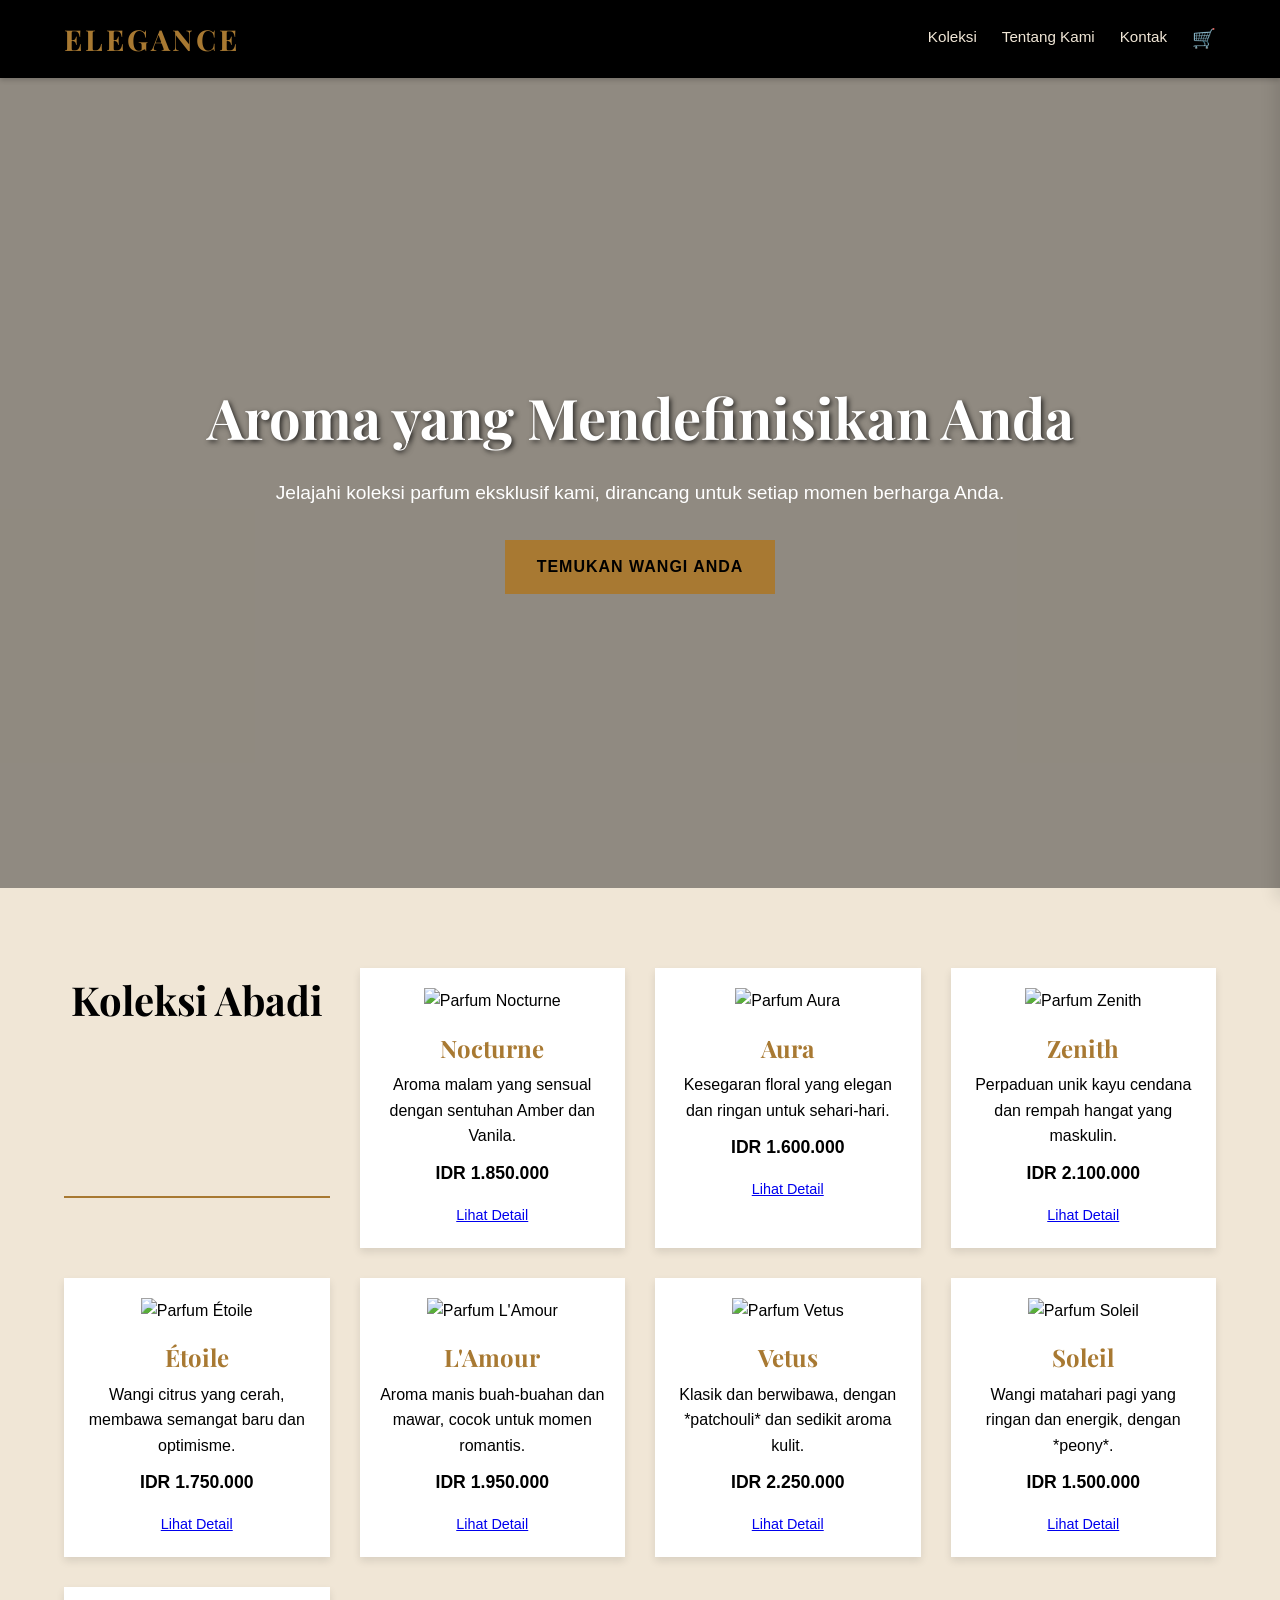
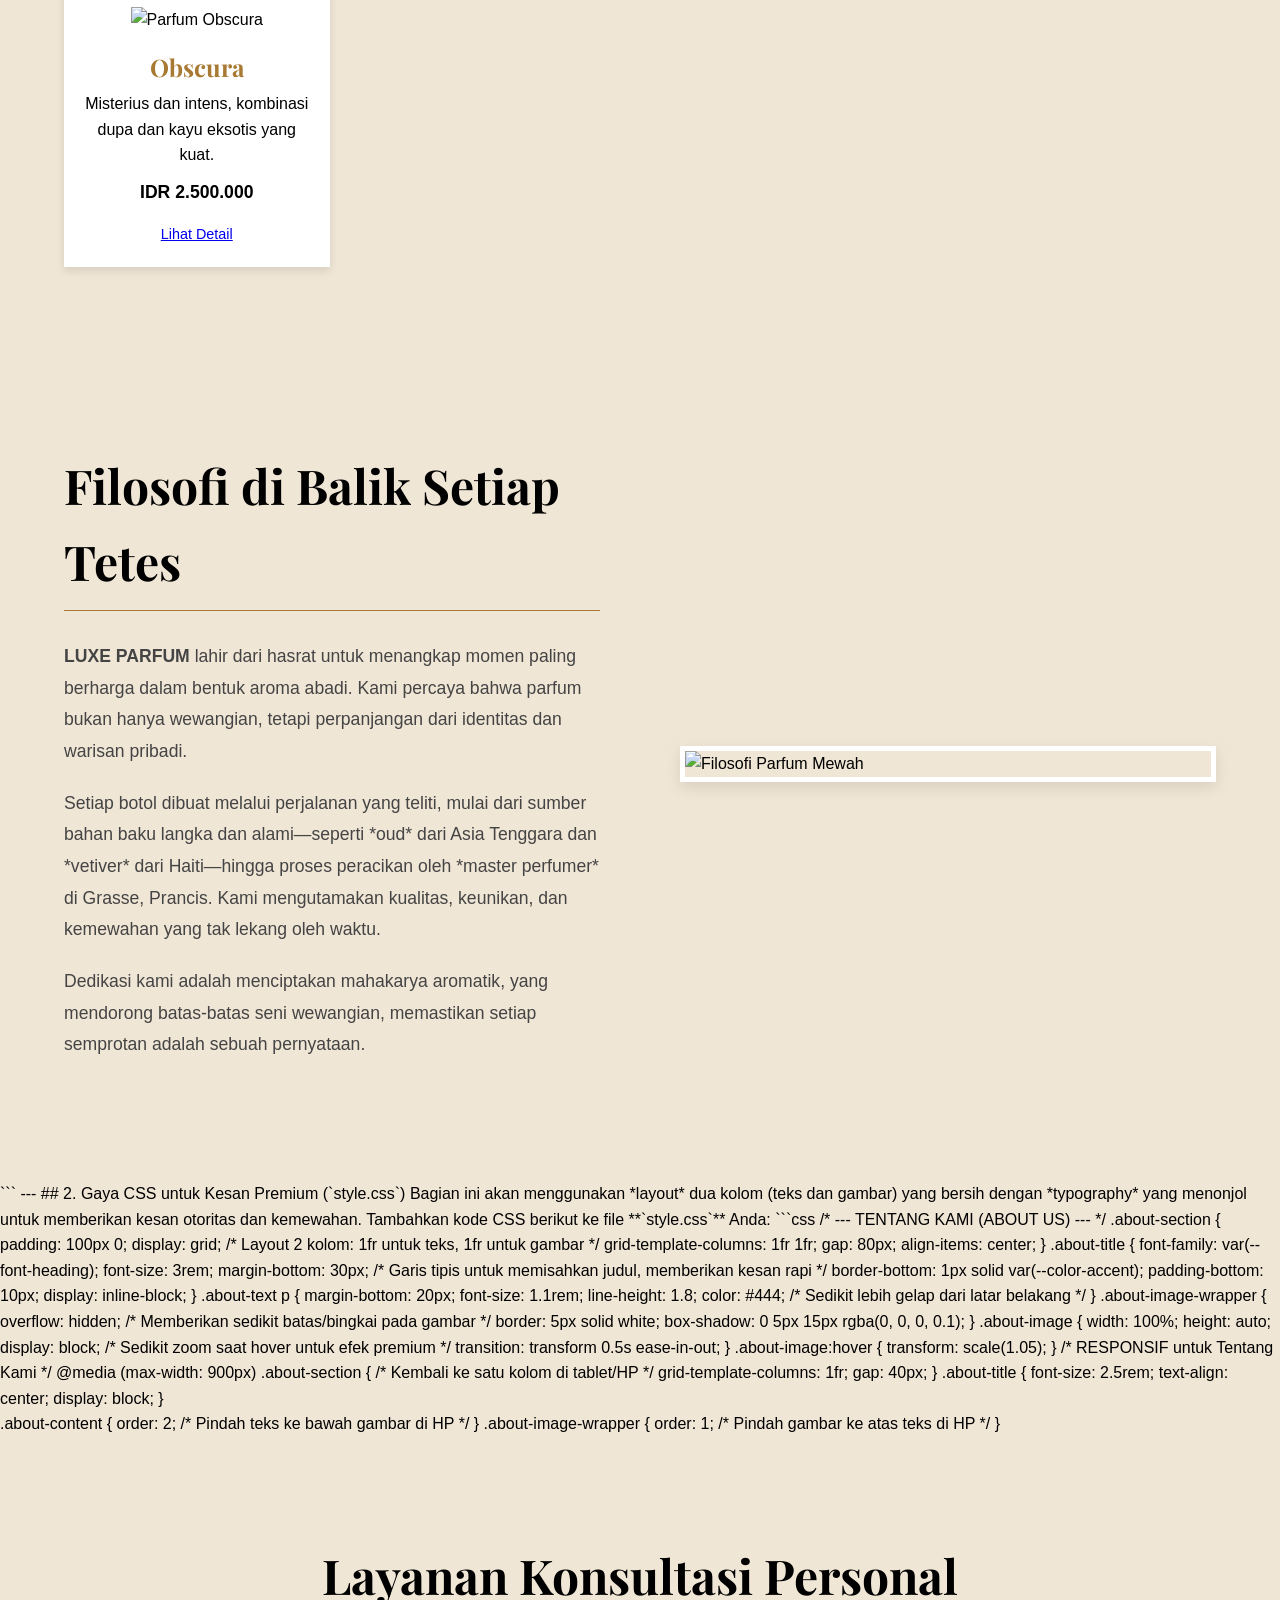
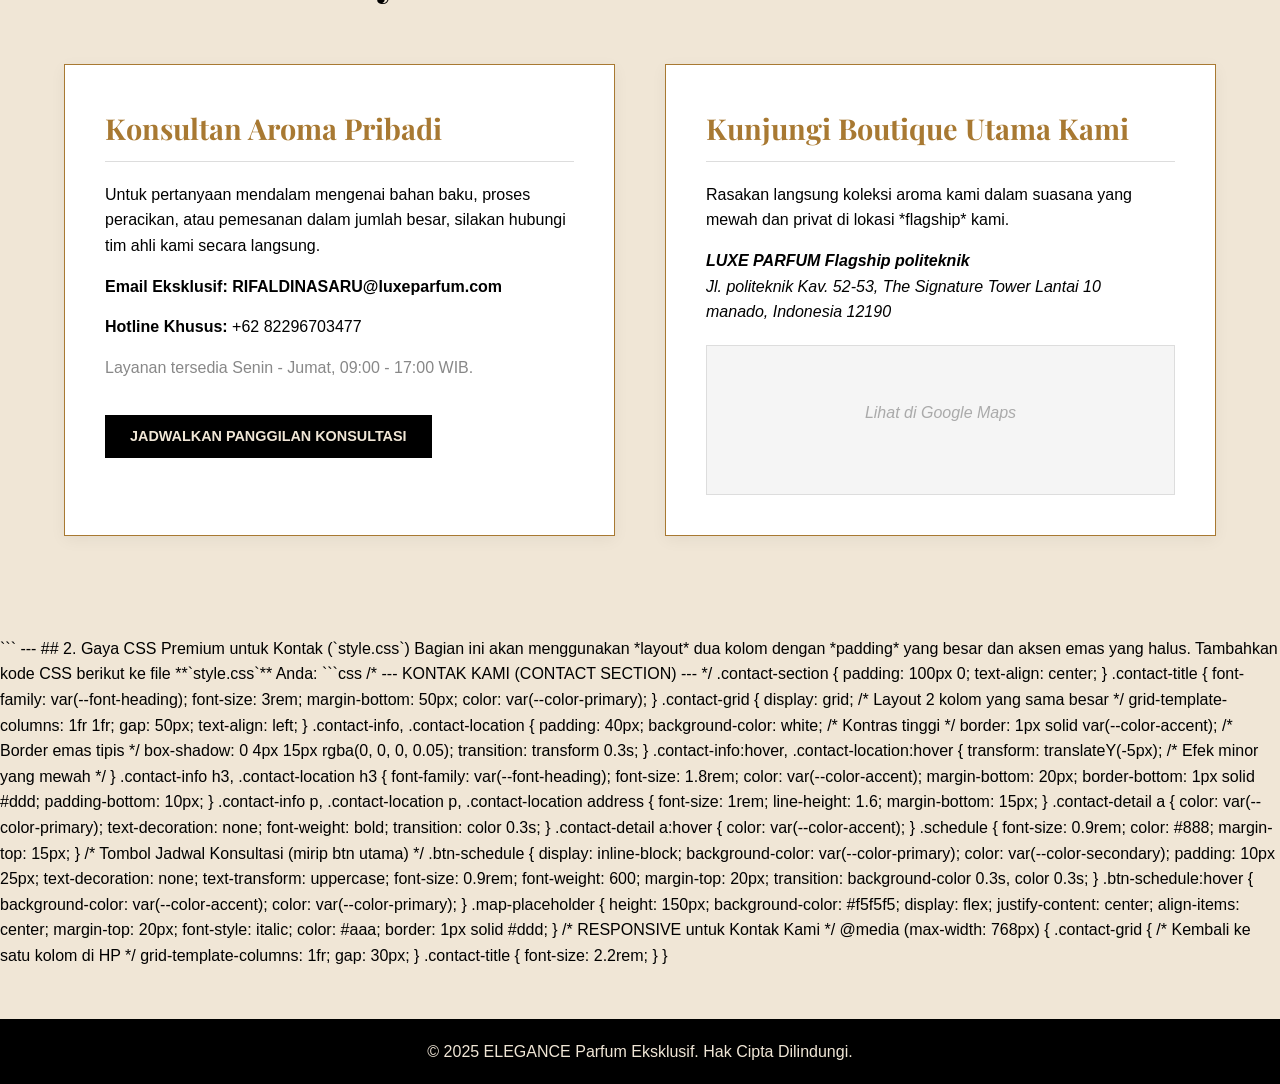
==== index.html @ 294d8fca "Update and rename index7.html to index.html" ====
<!DOCTYPE html>
<html lang="id">
<head>
    <meta charset="UTF-8">
    <meta name="viewport" content="width=device-width, initial-scale=1.0">
    <title>Elegance - Parfum Eksklusif</title>
    <link rel="stylesheet" href="style.css">
    <link href="https://fonts.googleapis.com/css2?family=Playfair+Display:wght@400;700&display=swap" rel="stylesheet">
</head>
<body>

    <header>
        <nav class="container">
            <a href="#" class="logo">ELEGANCE</a>
            <ul>
                <li><a href="#koleksi">Koleksi</a></li>
                <li><a href="#tentang">Tentang Kami</a></li>
                <li><a href="#kontak">Kontak</a></li>
                <li><a href="#" class="nav-icon">🛒</a></li>
            </ul>
        </nav>
    </header>

    <section class="hero">
        <div class="hero-content">
            <h1>Aroma yang Mendefinisikan Anda</h1>
            <p>Jelajahi koleksi parfum eksklusif kami, dirancang untuk setiap momen berharga Anda.</p>
            <a href="#koleksi" class="btn">Temukan Wangi Anda</a>
        </div>
    </section>
    

    <script src="script.js"></script>

<section id="koleksi" class="container product-grid">
        <h2>Koleksi Abadi</h2>
        
        <div class="product-item">
            <img src="Photographer Love Lannér - Color Alternatives.jpg" alt="Parfum Nocturne">
            <h3>Nocturne</h3>
            <p>Aroma malam yang sensual dengan sentuhan Amber dan Vanila.</p>
            <span class="price">IDR 1.850.000</span>
            <a href="#" class="btn-small">Lihat Detail</a>
        </div>
        
        <div class="product-item">
            <img src="Photographer Love Lannér - Color Alternatives.jpg" alt="Parfum Aura">
            <h3>Aura</h3>
            <p>Kesegaran floral yang elegan dan ringan untuk sehari-hari.</p>
            <span class="price">IDR 1.600.000</span>
            <a href="#" class="btn-small">Lihat Detail</a>
        </div>

        <div class="product-item">
            <img src="Photographer Love Lannér - Color Alternatives.jpg" alt="Parfum Zenith">
            <h3>Zenith</h3>
            <p>Perpaduan unik kayu cendana dan rempah hangat yang maskulin.</p>
            <span class="price">IDR 2.100.000</span>
            <a href="#" class="btn-small">Lihat Detail</a>
        </div>
        
        <div class="product-item">
            <img src="Photographer Love Lannér - Color Alternatives.jpg" alt="Parfum Étoile">
            <h3>Étoile</h3>
            <p>Wangi citrus yang cerah, membawa semangat baru dan optimisme.</p>
            <span class="price">IDR 1.750.000</span>
            <a href="#" class="btn-small">Lihat Detail</a>
        </div>

        <div class="product-item">
            <img src="Photographer Love Lannér - Color Alternatives.jpg" alt="Parfum L'Amour">
            <h3>L'Amour</h3>
            <p>Aroma manis buah-buahan dan mawar, cocok untuk momen romantis.</p>
            <span class="price">IDR 1.950.000</span>
            <a href="#" class="btn-small">Lihat Detail</a>
        </div>
        
        <div class="product-item">
            <img src="path/to/foto-parfum-6.jpg" alt="Parfum Vetus">
            <h3>Vetus</h3>
            <p>Klasik dan berwibawa, dengan *patchouli* dan sedikit aroma kulit.</p>
            <span class="price">IDR 2.250.000</span>
            <a href="#" class="btn-small">Lihat Detail</a>
        </div>
        
        <div class="product-item">
            <img src="path/to/foto-parfum-7.jpg" alt="Parfum Soleil">
            <h3>Soleil</h3>
            <p>Wangi matahari pagi yang ringan dan energik, dengan *peony*.</p>
            <span class="price">IDR 1.500.000</span>
            <a href="#" class="btn-small">Lihat Detail</a>
        </div>
        
        <div class="product-item">
            <img src="path/to/foto-parfum-8.jpg" alt="Parfum Obscura">
            <h3>Obscura</h3>
            <p>Misterius dan intens, kombinasi dupa dan kayu eksotis yang kuat.</p>
            <span class="price">IDR 2.500.000</span>
            <a href="#" class="btn-small">Lihat Detail</a>
        </div>
         </section>

    <section id="tentang" class="about-section container">
        
        <div class="about-content">
            <h2 class="about-title">Filosofi di Balik Setiap Tetes</h2>
            <div class="about-text">
                <p><strong>LUXE PARFUM</strong> lahir dari hasrat untuk menangkap momen paling berharga dalam bentuk aroma abadi. Kami percaya bahwa parfum bukan hanya wewangian, tetapi perpanjangan dari identitas dan warisan pribadi.</p>
                
                <p>Setiap botol dibuat melalui perjalanan yang teliti, mulai dari sumber bahan baku langka dan alami—seperti *oud* dari Asia Tenggara dan *vetiver* dari Haiti—hingga proses peracikan oleh *master perfumer* di Grasse, Prancis. Kami mengutamakan kualitas, keunikan, dan kemewahan yang tak lekang oleh waktu.</p>
                
                <p>Dedikasi kami adalah menciptakan mahakarya aromatik, yang mendorong batas-batas seni wewangian, memastikan setiap semprotan adalah sebuah pernyataan.</p>
            </div>
        </div>

        <div class="about-image-wrapper">
            <img src="image.png" alt="Filosofi Parfum Mewah" class="about-image">
        </div>

    </section>

    ```

---

## 2. Gaya CSS untuk Kesan Premium (`style.css`)

Bagian ini akan menggunakan *layout* dua kolom (teks dan gambar) yang bersih dengan *typography* yang menonjol untuk memberikan kesan otoritas dan kemewahan.

Tambahkan kode CSS berikut ke file **`style.css`** Anda:

```css
/* --- TENTANG KAMI (ABOUT US) --- */

.about-section {
    padding: 100px 0;
    display: grid;
    /* Layout 2 kolom: 1fr untuk teks, 1fr untuk gambar */
    grid-template-columns: 1fr 1fr;
    gap: 80px;
    align-items: center;
}

.about-title {
    font-family: var(--font-heading);
    font-size: 3rem;
    margin-bottom: 30px;
    /* Garis tipis untuk memisahkan judul, memberikan kesan rapi */
    border-bottom: 1px solid var(--color-accent); 
    padding-bottom: 10px;
    display: inline-block;
}

.about-text p {
    margin-bottom: 20px;
    font-size: 1.1rem;
    line-height: 1.8;
    color: #444; /* Sedikit lebih gelap dari latar belakang */
}

.about-image-wrapper {
    overflow: hidden;
    /* Memberikan sedikit batas/bingkai pada gambar */
    border: 5px solid white; 
    box-shadow: 0 5px 15px rgba(0, 0, 0, 0.1);
}

.about-image {
    width: 100%;
    height: auto;
    display: block;
    /* Sedikit zoom saat hover untuk efek premium */
    transition: transform 0.5s ease-in-out;
}

.about-image:hover {
    transform: scale(1.05);
}


/* RESPONSIF untuk Tentang Kami */
@media (max-width: 900px)
    .about-section {
        /* Kembali ke satu kolom di tablet/HP */
        grid-template-columns: 1fr;
        gap: 40px;
    }
    
    .about-title {
        font-size: 2.5rem;
        text-align: center;
        display: block;
    }
    
   <div></div> .about-content {
        order: 2; /* Pindah teks ke bawah gambar di HP */
    }
    
    .about-image-wrapper {
        order: 1; /* Pindah gambar ke atas teks di HP */
    }
<section id="kontak" class="contact-section container">
        
        <h2 class="contact-title">Layanan Konsultasi Personal</h2>
        <div class="contact-grid">
            
            <div class="contact-info">
                <h3>Konsultan Aroma Pribadi</h3>
                <p>Untuk pertanyaan mendalam mengenai bahan baku, proses peracikan, atau pemesanan dalam jumlah besar, silakan hubungi tim ahli kami secara langsung.</p>
                <div class="contact-detail">
                    <p><strong>Email Eksklusif:</strong> <a href="mailto:concierge@luxeparfum.com">RIFALDINASARU@luxeparfum.com</a></p>
                    <p><strong>Hotline Khusus:</strong> +62 82296703477</p>
                    <p class="schedule">Layanan tersedia Senin - Jumat, 09:00 - 17:00 WIB.</p>
                </div>
                <a href="#" class="btn-schedule">Jadwalkan Panggilan Konsultasi</a>
            </div>

            <div class="contact-location">
                <h3>Kunjungi Boutique Utama Kami</h3>
                <p>Rasakan langsung koleksi aroma kami dalam suasana yang mewah dan privat di lokasi *flagship* kami.</p>
                <address>
                    <strong>LUXE PARFUM Flagship politeknik</strong><br>
                    Jl. politeknik Kav. 52-53, The Signature Tower Lantai 10<br>
                    manado, Indonesia 12190
                </address>
                <div class="map-placeholder">
                    <p>Lihat di Google Maps</p>
                </div>
            </div>

        </div>
        
    </section>

    ```

---

## 2. Gaya CSS Premium untuk Kontak (`style.css`)

Bagian ini akan menggunakan *layout* dua kolom dengan *padding* yang besar dan aksen emas yang halus.

Tambahkan kode CSS berikut ke file **`style.css`** Anda:

```css
/* --- KONTAK KAMI (CONTACT SECTION) --- */
.contact-section {
    padding: 100px 0;
    text-align: center;
}

.contact-title {
    font-family: var(--font-heading);
    font-size: 3rem;
    margin-bottom: 50px;
    color: var(--color-primary);
}

.contact-grid {
    display: grid;
    /* Layout 2 kolom yang sama besar */
    grid-template-columns: 1fr 1fr;
    gap: 50px;
    text-align: left;
}

.contact-info,
.contact-location {
    padding: 40px;
    background-color: white; /* Kontras tinggi */
    border: 1px solid var(--color-accent); /* Border emas tipis */
    box-shadow: 0 4px 15px rgba(0, 0, 0, 0.05);
    transition: transform 0.3s;
}

.contact-info:hover,
.contact-location:hover {
    transform: translateY(-5px); /* Efek minor yang mewah */
}

.contact-info h3,
.contact-location h3 {
    font-family: var(--font-heading);
    font-size: 1.8rem;
    color: var(--color-accent);
    margin-bottom: 20px;
    border-bottom: 1px solid #ddd;
    padding-bottom: 10px;
}

.contact-info p,
.contact-location p,
.contact-location address {
    font-size: 1rem;
    line-height: 1.6;
    margin-bottom: 15px;
}

.contact-detail a {
    color: var(--color-primary);
    text-decoration: none;
    font-weight: bold;
    transition: color 0.3s;
}

.contact-detail a:hover {
    color: var(--color-accent);
}

.schedule {
    font-size: 0.9rem;
    color: #888;
    margin-top: 15px;
}

/* Tombol Jadwal Konsultasi (mirip btn utama) */
.btn-schedule {
    display: inline-block;
    background-color: var(--color-primary);
    color: var(--color-secondary);
    padding: 10px 25px;
    text-decoration: none;
    text-transform: uppercase;
    font-size: 0.9rem;
    font-weight: 600;
    margin-top: 20px;
    transition: background-color 0.3s, color 0.3s;
}

.btn-schedule:hover {
    background-color: var(--color-accent);
    color: var(--color-primary);
}

.map-placeholder {
    height: 150px;
    background-color: #f5f5f5;
    display: flex;
    justify-content: center;
    align-items: center;
    margin-top: 20px;
    font-style: italic;
    color: #aaa;
    border: 1px solid #ddd;
}

/* RESPONSIVE untuk Kontak Kami */
@media (max-width: 768px) {
    .contact-grid {
        /* Kembali ke satu kolom di HP */
        grid-template-columns: 1fr;
        gap: 30px;
    }
    .contact-title {
        font-size: 2.2rem;
    }
}
<div id="cart-drawer" class="cart-drawer">
    <div class="cart-header">
        <h2>Keranjang Anda</h2>
        <button class="close-btn" onclick="toggleCart()">✕</button>
    </div>

    <div class="cart-items">
        <div class="cart-item">
            <img src="path/to/foto-parfum-1.jpg" alt="Nocturne" class="cart-item-img">
            <div class="item-details">
                <h4>Nocturne (50ml)</h4>
                <p>€250</p>
                <div class="item-actions">
                    <input type="number" value="1" min="1" class="item-qty">
                    <button class="remove-btn">Hapus</button>
                </div>
            </div>
        </div>

        <div class="cart-item">
            <img src="path/to/foto-parfum-4.jpg" alt="Étoile" class="cart-item-img">
            <div class="item-details">
                <h4>Étoile (100ml)</h4>
                <p>€175</p>
                <div class="item-actions">
                    <input type="number" value="1" min="1" class="item-qty">
                    <button class="remove-btn">Hapus</button>
                </div>
            </div>
        </div>
        
        </div>

    <div class="cart-summary">
        <p>Subtotal:</p>
        <p class="subtotal-price">€425</p>
    </div>

    <a href="#" class="btn-checkout">Lanjutkan ke Pembayaran</a>
</div>

<div id="cart-overlay" class="cart-overlay" onclick="toggleCart()"></div>

  <footer>
        <div class="container">
            <p>&copy; 2025 ELEGANCE Parfum Eksklusif. Hak Cipta Dilindungi.</p>
        </div>
    </footer>

     <body>

        <html>
---- style.css ----
/* Import Font dari Google Fonts (sudah ada di HTML) */
/* font-family: 'Playfair Display', serif; */

:root {
    --color-primary: #000000; /* Hitam untuk teks dan latar belakang */
    --color-secondary: #f0e6d6; /* Krem/Putih Gading untuk latar belakang terang */
    --color-accent: #a87932; /* Emas untuk aksen */
    --font-heading: 'Playfair Display', serif;
    --font-body: 'Arial', sans-serif;
}

/* Reset Dasar */
* {
    margin: 0;
    padding: 0;
    box-sizing: border-box;
}

body {
    font-family: var(--font-body);
    color: var(--color-primary);
    background-color: var(--color-secondary);
    line-height: 1.6;
}

.container {
    width: 90%;
    max-width: 1200px;
    margin: 0 auto;
}

/* Header dan Navigasi */
header {
    background-color: var(--color-primary); /* Latar belakang hitam */
    color: var(--color-secondary); /* Teks putih gading */
    padding: 1rem 0;
    position: sticky;
    top: 0;
    z-index: 100;
}

nav {
    display: flex;
    justify-content: space-between;
    align-items: center;
}

.logo {
    font-family: var(--font-heading);
    font-size: 1.8rem;
    font-weight: 700;
    color: var(--color-accent); /* Logo Emas */
    text-decoration: none;
    letter-spacing: 3px;
}

nav ul {
    list-style: none;
    display: flex;
    gap: 25px;
}

nav a {
    color: var(--color-secondary);
    text-decoration: none;
    font-size: 0.95rem;
    transition: color 0.3s;
}

nav a:hover {
    color: var(--color-accent);
}

/* Hero Section */
.hero {
    height: 90vh; /* Tinggi yang dramatis */
    background: url('path/to/gambar-parfum-resolusi-tinggi.jpg') center/cover no-repeat;
    display: flex;
    justify-content: center;
    align-items: center;
    text-align: center;
    color: white; /* Teks putih di atas gambar gelap */
    /* Overlay gelap untuk membuat teks lebih menonjol */
    position: relative;
    z-index: 1;
}

.hero::after {
    content: '';
    position: absolute;
    top: 0;
    left: 0;
    width: 100%;
    height: 100%;
    background-color: rgba(0, 0, 0, 0.4); /* Efek gelap */
    z-index: -1;
}

.hero-content h1 {
    font-family: var(--font-heading);
    font-size: 3.5rem;
    margin-bottom: 1rem;
    text-shadow: 2px 2px 5px rgba(0, 0, 0, 0.7);
}

.hero-content p {
    font-size: 1.2rem;
    margin-bottom: 2rem;
}

/* Tombol (Button) */
.btn {
    display: inline-block;
    background-color: var(--color-accent);
    color: var(--color-primary);
    padding: 12px 30px;
    text-decoration: none;
    text-transform: uppercase;
    font-weight: 700;
    border: 2px solid var(--color-accent);
    transition: background-color 0.3s, color 0.3s;
    letter-spacing: 1px;
}

.btn:hover {
    background-color: transparent;
    color: var(--color-accent);
}

/* Koleksi Produk */
.product-grid {
    padding: 80px 0;
    text-align: center;
}

.product-grid h2 {
    font-family: var(--font-heading);
    font-size: 2.5rem;
    margin-bottom: 50px;
    border-bottom: 2px solid var(--color-accent);
    display: inline-block;
    padding-bottom: 5px;
}

.product-grid {
    display: grid;
    grid-template-columns: repeat(auto-fit, minmax(300px, 1fr));
    gap: 40px;
}

.product-item {
    padding: 20px;
    background-color: white; /* Kontras terang untuk produk */
    box-shadow: 0 4px 8px rgba(0, 0, 0, 0.1);
    transition: transform 0.3s;
}

.product-item:hover {
    transform: translateY(-10px); /* Efek melayang saat di-hover */
}

.product-item img {
    width: 100%;
    height: auto;
    max-height: 350px;
    object-fit: contain; /* Penting agar botol terlihat jelas */
    margin-bottom: 15px;
}

.product-item h3 {
    font-family: var(--font-heading);
    font-size: 1.5rem;
    color: var(--color-accent);
    margin-bottom: 5px;
}

.price {
    display: block;
    font-weight: 700;
    margin: 10px 0 15px;
    font-size: 1.1rem;
    color: var(--color-primary);
}

.btn-small {
    padding: 8px 20px;
    font-size: 0.9rem;
}


/* Footer */
footer {
    background-color: var(--color-primary);
    color: var(--color-secondary);
    padding: 20px 0;
    text-align: center;
}/* Koleksi Produk */
.product-grid {
    padding: 80px 0;
    text-align: center;
}

.product-grid h2 {
    font-family: var(--font-heading);
    font-size: 2.5rem;
    margin-bottom: 50px;
    border-bottom: 2px solid var(--color-accent);
    display: inline-block;
    padding-bottom: 5px;
}

/* Default: 2 kolom untuk tablet dan HP yang lebih besar */
.product-grid {
    display: grid;
    grid-template-columns: repeat(auto-fit, minmax(250px, 1fr)); 
    gap: 40px;
}

/* Tampilan Premium di Layar Desktop (4 kolom) */
@media (min-width: 1024px) {
    .product-grid {
        /* Memaksa menjadi 4 kolom dengan lebar yang sama */
        grid-template-columns: repeat(4, 1fr); 
        gap: 30px; /* Jarak antar produk lebih rapi */
    }
}

/* Tampilan di HP (1 kolom untuk keterbacaan) */
@media (max-width: 600px) {
    .product-grid {
        grid-template-columns: 1fr;
        gap: 20px;
    }
}

.product-item {
    padding: 20px;
    background-color: white; /* Kontras terang untuk produk */
    box-shadow: 0 4px 8px rgba(0, 0, 0, 0.1);
    transition: transform 0.3s;
}

.product-item:hover {
    transform: translateY(-10px); /* Efek melayang saat di-hover */
    box-shadow: 0 8px 16px rgba(0, 0, 0, 0.2); /* Bayangan lebih dalam saat di-hover */
}

/* ... sisa kode .product-item tetap sama ... */

/* --- LAYOUT UTAMA: SIDEBAR + MAIN CONTENT --- */
.collection-page {
    padding: 50px 0;
    display: grid;
    /* Membuat 2 kolom: Sidebar (25%) dan Main Content (75%) */
    grid-template-columns: 250px 1fr; 
    gap: 50px;
    align-items: start; /* Konten dimulai dari atas */
}

/* --- SIDEBAR (KOLOM KIRI) --- */
.sidebar {
    padding: 20px;
    /* Gaya minimalis untuk filter */
}

.sidebar h3 {
    font-family: var(--font-heading);
    font-size: 1.4rem;
    margin-bottom: 20px;
}

.filter-group label {
    display: block;
    margin-bottom: 10px;
    cursor: pointer;
    padding: 5px 0;
}

/*
==================================================
        STYLE.CSS UNTUK LUXE PARFUM
==================================================
*/

/* --- VARIABEL WARNA & FONT --- */
:root {
    --color-primary: #000000;         /* Hitam untuk teks dan latar belakang utama */
    --color-secondary: #f0e6d6;       /* Krem/Putih Gading untuk latar belakang terang */
    --color-accent: #a87932;          /* Emas untuk aksen */
    --font-heading: 'Playfair Display', serif; /* Font Serif elegan */
    --font-body: 'Arial', sans-serif;         /* Font Sans-serif bersih */
}

/* --- RESET DASAR --- */
* {
    margin: 0;
    padding: 0;
    box-sizing: border-box;
}

body {
    font-family: var(--font-body);
    color: var(--color-primary);
    background-color: var(--color-secondary);
    line-height: 1.6;
}

.container {
    width: 90%;
    max-width: 1200px;
    margin: 0 auto;
}

/* --- HEADER DAN NAVIGASI --- */
header {
    background-color: var(--color-primary); 
    color: var(--color-secondary); 
    padding: 1rem 0;
    position: sticky;
    top: 0;
    z-index: 100;
    box-shadow: 0 2px 5px rgba(0, 0, 0, 0.2);
    transition: padding 0.3s;
}

/* Efek saat scroll (ditambahkan di script.js) */
.scrolled {
    padding: 0.5rem 0;
}

nav {
    display: flex;
    justify-content: space-between;
    align-items: center;
}

.logo {
    font-family: var(--font-heading);
    font-size: 1.8rem;
    font-weight: 700;
    color: var(--color-accent); 
    text-decoration: none;
    letter-spacing: 3px;
}

nav ul {
    list-style: none;
    display: flex;
    gap: 25px;
}

nav a {
    color: var(--color-secondary);
    text-decoration: none;
    font-size: 0.95rem;
    transition: color 0.3s;
}

nav a:hover {
    color: var(--color-accent);
}

.nav-icon {
    font-size: 1.2rem;
}


/* --- HERO SECTION --- */
.hero {
    height: 90vh; 
    /* GANTI URL INI DENGAN PATH KE GAMBAR HIGH-RESOLUTION ANDA */
    background: url('path/to/gambar-parfum-resolusi-tinggi.jpg') center/cover no-repeat;
    display: flex;
    justify-content: center;
    align-items: center;
    text-align: center;
    color: white; 
    position: relative;
    z-index: 1;
}

.hero::after {
    content: '';
    position: absolute;
    top: 0;
    left: 0;
    width: 100%;
    height: 100%;
    background-color: rgba(0, 0, 0, 0.4); 
    z-index: -1;
}

.hero-content h1 {
    font-family: var(--font-heading);
    font-size: 3.5rem;
    margin-bottom: 1rem;
    text-shadow: 2px 2px 5px rgba(0, 0, 0, 0.7);
}

.hero-content p {
    font-size: 1.2rem;
    margin-bottom: 2rem;
}

/* Tombol */
.btn {
    display: inline-block;
    background-color: var(--color-accent);
    color: var(--color-primary);
    padding: 12px 30px;
    text-decoration: none;
    text-transform: uppercase;
    font-weight: 700;
    border: 2px solid var(--color-accent);
    transition: background-color 0.3s, color 0.3s;
    letter-spacing: 1px;
}

.btn:hover {
    background-color: transparent;
    color: var(--color-accent);
}

/* --- LAYOUT KOLEKSI (SIDEBAR + GRID PRODUK) --- */

.collection-page {
    padding: 50px 0;
    display: grid;
    /* Membuat 2 kolom: Sidebar (250px) dan Main Content (sisa ruang) */
    grid-template-columns: 250px 1fr; 
    gap: 50px;
    align-items: start; 
}

/* SIDEBAR (KOLOM KIRI) */
.sidebar {
    padding: 20px 0;
}

.sidebar h3 {
    font-family: var(--font-body); /* Gunakan font body yang bersih untuk filter */
    font-size: 1.2rem;
    font-weight: 700;
    margin-bottom: 20px;
    border-bottom: 1px solid #ccc;
    padding-bottom: 5px;
}

.filter-group label {
    display: block;
    margin-bottom: 10px;
    cursor: pointer;
    padding: 5px 0;
    font-size: 0.95rem;
}

/* MAIN CONTENT (KOLOM KANAN) */
.main-content {
    /* Mengisi sisa ruang */
}

/* GRID ATAS PRODUK (Harga/Kategori Baris Atas) */
.product-header {
    display: grid;
    grid-template-columns: repeat(3, 1fr); 
    gap: 30px;
    margin-bottom: 30px;
    padding: 0 10px; 
}

.header-item {
    text-align: right;
    font-weight: bold;
    font-size: 1.1rem;
    color: var(--color-primary);
    padding-bottom: 5px;
    border-bottom: 1px solid #ccc; 
}


/* GRID PRODUK UTAMA (3 KOLOM) */
.product-grid-new {
    display: grid;
    grid-template-columns: repeat(3, 1fr); 
    gap: 30px;
}

.product-item-new {
    background-color: white;
    box-shadow: 0 4px 8px rgba(0, 0, 0, 0.05);
    border: 1px solid #eee; 
    transition: box-shadow 0.3s;
}

.product-item-new:hover {
    box-shadow: 0 8px 16px rgba(0, 0, 0, 0.1);
}

.product-item-new img {
    /* Ganti tinggi ini sesuai proporsi gambar parfum Anda */
    width: 100%;
    height: 350px; 
    object-fit: cover;
    display: block;
}

/* Informasi di ATAS gambar */
.product-info-top {
    display: flex;
    justify-content: flex-end; /* Pindahkan semua ke kanan */
    align-items: center;
    padding: 10px 15px;
    background-color: var(--color-secondary); 
    border-bottom: 1px solid #ddd;
}
/* Menghilangkan label Category di baris atas untuk tampilan seperti contoh */
.product-info-top .category {
    display: none; 
}

.product-info-top .add-to-cart {
    background-color: var(--color-primary);
    color: var(--color-secondary);
    text-decoration: none;
    padding: 5px 10px;
    font-size: 0.8rem;
    text-transform: uppercase;
    transition: background-color 0.3s;
}

.product-info-top .add-to-cart:hover {
    background-color: var(--color-accent);
    color: var(--color-primary);
}


/* Informasi di BAWAH gambar */
.product-info-bottom {
    padding: 15px;
    text-align: left;
    min-height: 150px; /* Membantu menjaga tinggi kartu tetap sama */
}

.product-info-bottom h3 {
    font-family: var(--font-heading);
    font-size: 1.3rem;
    margin-bottom: 3px;
}

.product-info-bottom .scent-family {
    font-size: 0.9rem;
    color: #777;
    margin-bottom: 10px;
}

.price-and-cart {
    display: flex;
    justify-content: space-between;
    align-items: center;
    margin-top: 10px;
}

.price-and-cart .price {
    font-size: 1.4rem;
    font-weight: 700;
    color: var(--color-primary);
}

.price-and-cart .add-to-cart-bottom {
    background-color: var(--color-primary);
    color: var(--color-secondary);
    text-decoration: none;
    padding: 8px 15px;
    font-size: 0.9rem;
    font-weight: 600;
    text-transform: uppercase;
    transition: background-color 0.3s;
}

.price-and-cart .add-to-cart-bottom:hover {
    background-color: var(--color-accent);
    color: var(--color-primary);
}


/* --- TENTANG KAMI (ABOUT US) --- */

.about-section {
    padding: 100px 0;
    display: grid;
    grid-template-columns: 1fr 1fr;
    gap: 80px;
    align-items: center;
}

.about-title {
    font-family: var(--font-heading);
    font-size: 3rem;
    margin-bottom: 30px;
    border-bottom: 1px solid var(--color-accent); 
    padding-bottom: 10px;
    display: inline-block;
}

.about-text p {
    margin-bottom: 20px;
    font-size: 1.1rem;
    line-height: 1.8;
    color: #444; 
}

.about-image-wrapper {
    overflow: hidden;
    border: 5px solid white; 
    box-shadow: 0 5px 15px rgba(0, 0, 0, 0.1);
}

.about-image {
    width: 100%;
    height: auto;
    display: block;
    transition: transform 0.5s ease-in-out;
}

.about-image:hover {
    transform: scale(1.05);
}

/* --- FOOTER --- */
footer {
    background-color: var(--color-primary);
    color: var(--color-secondary);
    padding: 20px 0;
    text-align: center;
    margin-top: 50px; /* Tambahkan jarak dari konten di atasnya */
}

/* --- RESPONSIVE DESIGN --- */

/* Untuk Tablet dan Layar Sedang */
@media (max-width: 900px) {
    /* Koleksi */
    .collection-page {
        /* Sidebar dan Main Content menjadi satu kolom */
        grid-template-columns: 1fr; 
        gap: 30px;
    }
    
    .sidebar {
        /* Filter di atas produk */
        margin-bottom: 20px;
        border-bottom: 1px solid #ccc;
    }

    .product-header,
    .product-grid-new {
        /* Produk menjadi 2 kolom di tablet */
        grid-template-columns: repeat(2, 1fr);
    }
    
    /* Tentang Kami */
    .about-section {
        grid-template-columns: 1fr;
        gap: 40px;
    }
    
    .about-title {
        font-size: 2.5rem;
        text-align: center;
        display: block;
    }
    
    .about-content {
        order: 2;
    }
    
    .about-image-wrapper {
        order: 1;
    }
}

/* Untuk Handphone */
@media (max-width: 600px) {
    .hero-content h1 {
        font-size: 2.5rem;
    }
    
    .product-header,
    .product-grid-new {
        /* Produk menjadi 1 kolom di HP */
        grid-template-columns: 1fr;
        gap: 20px;
    }
    
    .header-item {
        display: none; /* Sembunyikan header kategori/harga di HP agar tidak terlalu ramai */
    }
}
/*
==================================================
        STYLE.CSS UNTUK LUXE PARFUM EKSKLUSIF
==================================================
*/

/* --- VARIABEL WARNA & FONT --- */
:root {
    --color-primary: #000000;         /* Hitam untuk teks dan latar belakang utama */
    --color-secondary: #f0e6d6;       /* Krem/Putih Gading untuk latar belakang terang */
    --color-accent: #a87932;          /* Emas untuk aksen */
    --font-heading: 'Playfair Display', serif; /* Font Serif elegan */
    --font-body: 'Arial', sans-serif;         /* Font Sans-serif bersih */
}

/* --- RESET DASAR --- */
* {
    margin: 0;
    padding: 0;
    box-sizing: border-box;
}

body {
    font-family: var(--font-body);
    color: var(--color-primary);
    background-color: var(--color-secondary);
    line-height: 1.6;
}

.container {
    width: 90%;
    max-width: 1200px;
    margin: 0 auto;
}

/* --- HEADER DAN NAVIGASI --- */
header {
    background-color: var(--color-primary); 
    color: var(--color-secondary); 
    padding: 1rem 0;
    position: sticky;
    top: 0;
    z-index: 100;
    box-shadow: 0 2px 5px rgba(0, 0, 0, 0.2);
    transition: padding 0.3s;
}

/* Efek saat scroll (ditambahkan di script.js) */
.scrolled {
    padding: 0.5rem 0;
}

nav {
    display: flex;
    justify-content: space-between;
    align-items: center;
}

.logo {
    font-family: var(--font-heading);
    font-size: 1.8rem;
    font-weight: 700;
    color: var(--color-accent); 
    text-decoration: none;
    letter-spacing: 3px;
}

nav ul {
    list-style: none;
    display: flex;
    gap: 25px;
}

nav a {
    color: var(--color-secondary);
    text-decoration: none;
    font-size: 0.95rem;
    transition: color 0.3s;
}

nav a:hover {
    color: var(--color-accent);
}

.nav-icon {
    font-size: 1.2rem;
}


/* --- HERO SECTION --- */
.hero {
    height: 90vh; 
    /* GANTI URL INI DENGAN PATH KE GAMBAR HIGH-RESOLUTION ANDA */
    background: url('path/to/gambar-parfum-resolusi-tinggi.jpg') center/cover no-repeat;
    display: flex;
    justify-content: center;
    align-items: center;
    text-align: center;
    color: white; 
    position: relative;
    z-index: 1;
}

.hero::after {
    content: '';
    position: absolute;
    top: 0;
    left: 0;
    width: 100%;
    height: 100%;
    background-color: rgba(0, 0, 0, 0.4); 
    z-index: -1;
}

.hero-content h1 {
    font-family: var(--font-heading);
    font-size: 3.5rem;
    margin-bottom: 1rem;
    text-shadow: 2px 2px 5px rgba(0, 0, 0, 0.7);
}

.hero-content p {
    font-size: 1.2rem;
    margin-bottom: 2rem;
}

/* Tombol */
.btn {
    display: inline-block;
    background-color: var(--color-accent);
    color: var(--color-primary);
    padding: 12px 30px;
    text-decoration: none;
    text-transform: uppercase;
    font-weight: 700;
    border: 2px solid var(--color-accent);
    transition: background-color 0.3s, color 0.3s;
    letter-spacing: 1px;
}

.btn:hover {
    background-color: transparent;
    color: var(--color-accent);
}

/* --- LAYOUT KOLEKSI (SIDEBAR + GRID PRODUK) --- */

.collection-page {
    padding: 50px 0;
    display: grid;
    /* Membuat 2 kolom: Sidebar (250px) dan Main Content (sisa ruang) */
    grid-template-columns: 250px 1fr; 
    gap: 50px;
    align-items: start; 
}

/* SIDEBAR (KOLOM KIRI) */
.sidebar {
    padding: 20px 0;
}

.sidebar h3 {
    font-family: var(--font-body); /* Gunakan font body yang bersih untuk filter */
    font-size: 1.2rem;
    font-weight: 700;
    margin-bottom: 20px;
    border-bottom: 1px solid #ccc;
    padding-bottom: 5px;
}

.filter-group label {
    display: block;
    margin-bottom: 10px;
    cursor: pointer;
    padding: 5px 0;
    font-size: 0.95rem;
}

/* MAIN CONTENT (KOLOM KANAN) */
.main-content {
    /* Mengisi sisa ruang */
}

/* GRID ATAS PRODUK (Harga/Kategori Baris Atas) */
.product-header {
    display: grid;
    grid-template-columns: repeat(3, 1fr); 
    gap: 30px;
    margin-bottom: 30px;
    padding: 0 10px; 
}

.header-item {
    text-align: right;
    font-weight: bold;
    font-size: 1.1rem;
    color: var(--color-primary);
    padding-bottom: 5px;
    border-bottom: 1px solid #ccc; 
}


/* GRID PRODUK UTAMA (3 KOLOM) */
.product-grid-new {
    display: grid;
    grid-template-columns: repeat(3, 1fr); 
    gap: 30px;
}

.product-item-new {
    background-color: white;
    box-shadow: 0 4px 8px rgba(0, 0, 0, 0.05);
    border: 1px solid #eee; 
    transition: box-shadow 0.3s;
}

.product-item-new:hover {
    box-shadow: 0 8px 16px rgba(0, 0, 0, 0.1);
}

.product-item-new img {
    /* Ganti tinggi ini sesuai proporsi gambar parfum Anda */
    width: 100%;
    height: 350px; 
    object-fit: cover;
    display: block;
}

/* Informasi di ATAS gambar */
.product-info-top {
    display: flex;
    justify-content: flex-end; /* Pindahkan semua ke kanan */
    align-items: center;
    padding: 10px 15px;
    background-color: var(--color-secondary); 
    border-bottom: 1px solid #ddd;
}
/* Menghilangkan label Category di baris atas untuk tampilan seperti contoh */
.product-info-top .category {
    display: none; 
}

.product-info-top .add-to-cart {
    background-color: var(--color-primary);
    color: var(--color-secondary);
    text-decoration: none;
    padding: 5px 10px;
    font-size: 0.8rem;
    text-transform: uppercase;
    transition: background-color 0.3s;
}

.product-info-top .add-to-cart:hover {
    background-color: var(--color-accent);
    color: var(--color-primary);
}


/* Informasi di BAWAH gambar */
.product-info-bottom {
    padding: 15px;
    text-align: left;
    min-height: 150px; /* Membantu menjaga tinggi kartu tetap sama */
}

.product-info-bottom h3 {
    font-family: var(--font-heading);
    font-size: 1.3rem;
    margin-bottom: 3px;
}

.product-info-bottom .scent-family {
    font-size: 0.9rem;
    color: #777;
    margin-bottom: 10px;
}

.price-and-cart {
    display: flex;
    justify-content: space-between;
    align-items: center;
    margin-top: 10px;
}

.price-and-cart .price {
    font-size: 1.4rem;
    font-weight: 700;
    color: var(--color-primary);
}

.price-and-cart .add-to-cart-bottom {
    background-color: var(--color-primary);
    color: var(--color-secondary);
    text-decoration: none;
    padding: 8px 15px;
    font-size: 0.9rem;
    font-weight: 600;
    text-transform: uppercase;
    transition: background-color 0.3s;
}

.price-and-cart .add-to-cart-bottom:hover {
    background-color: var(--color-accent);
    color: var(--color-primary);
}


/* --- TENTANG KAMI (ABOUT US) --- */

.about-section {
    padding: 100px 0;
    display: grid;
    grid-template-columns: 1fr 1fr;
    gap: 80px;
    align-items: center;
}

.about-title {
    font-family: var(--font-heading);
    font-size: 3rem;
    margin-bottom: 30px;
    border-bottom: 1px solid var(--color-accent); 
    padding-bottom: 10px;
    display: inline-block;
}

.about-text p {
    margin-bottom: 20px;
    font-size: 1.1rem;
    line-height: 1.8;
    color: #444; 
}

.about-image-wrapper {
    overflow: hidden;
    border: 5px solid white; 
    box-shadow: 0 5px 15px rgba(0, 0, 0, 0.1);
}

.about-image {
    width: 100%;
    height: auto;
    display: block;
    transition: transform 0.5s ease-in-out;
}

.about-image:hover {
    transform: scale(1.05);
}


/* --- KONTAK KAMI (CONTACT SECTION) --- */
.contact-section {
    padding: 100px 0;
    text-align: center;
}

.contact-title {
    font-family: var(--font-heading);
    font-size: 3rem;
    margin-bottom: 50px;
    color: var(--color-primary);
}

.contact-grid {
    display: grid;
    /* Layout 2 kolom yang sama besar */
    grid-template-columns: 1fr 1fr;
    gap: 50px;
    text-align: left;
}

.contact-info,
.contact-location {
    padding: 40px;
    background-color: white; /* Kontras tinggi */
    border: 1px solid var(--color-accent); /* Border emas tipis */
    box-shadow: 0 4px 15px rgba(0, 0, 0, 0.05);
    transition: transform 0.3s;
}

.contact-info:hover,
.contact-location:hover {
    transform: translateY(-5px); /* Efek minor yang mewah */
}

.contact-info h3,
.contact-location h3 {
    font-family: var(--font-heading);
    font-size: 1.8rem;
    color: var(--color-accent);
    margin-bottom: 20px;
    border-bottom: 1px solid #ddd;
    padding-bottom: 10px;
}

.contact-info p,
.contact-location p,
.contact-location address {
    font-size: 1rem;
    line-height: 1.6;
    margin-bottom: 15px;
}

.contact-detail a {
    color: var(--color-primary);
    text-decoration: none;
    font-weight: bold;
    transition: color 0.3s;
}

.contact-detail a:hover {
    color: var(--color-accent);
}

.schedule {
    font-size: 0.9rem;
    color: #888;
    margin-top: 15px;
}

/* Tombol Jadwal Konsultasi (mirip btn utama) */
.btn-schedule {
    display: inline-block;
    background-color: var(--color-primary);
    color: var(--color-secondary);
    padding: 10px 25px;
    text-decoration: none;
    text-transform: uppercase;
    font-size: 0.9rem;
    font-weight: 600;
    margin-top: 20px;
    transition: background-color 0.3s, color 0.3s;
}

.btn-schedule:hover {
    background-color: var(--color-accent);
    color: var(--color-primary);
}

.map-placeholder {
    height: 150px;
    background-color: #f5f5f5;
    display: flex;
    justify-content: center;
    align-items: center;
    margin-top: 20px;
    font-style: italic;
    color: #aaa;
    border: 1px solid #ddd;
}


/* --- FOOTER --- */
footer {
    background-color: var(--color-primary);
    color: var(--color-secondary);
    padding: 20px 0;
    text-align: center;
    margin-top: 50px; 
}

/* --- RESPONSIVE DESIGN --- */

/* Untuk Tablet dan Layar Sedang */
@media (max-width: 900px) {
    /* Header */
    .logo {
        font-size: 1.5rem;
    }
    nav ul {
        gap: 15px;
    }

    /* Koleksi */
    .collection-page {
        /* Sidebar dan Main Content menjadi satu kolom */
        grid-template-columns: 1fr; 
        gap: 30px;
    }
    
    .sidebar {
        margin-bottom: 20px;
        border-bottom: 1px solid #ccc;
    }

    .product-header,
    .product-grid-new {
        /* Produk menjadi 2 kolom di tablet */
        grid-template-columns: repeat(2, 1fr);
    }
    
    /* Tentang Kami */
    .about-section {
        grid-template-columns: 1fr;
        gap: 40px;
    }
    
    .about-title {
        font-size: 2.5rem;
        text-align: center;
        display: block;
    }
    
    .about-content {
        order: 2;
    }
    
    .about-image-wrapper {
        order: 1;
    }
    
    /* Kontak */
    .contact-grid {
        grid-template-columns: 1fr;
        gap: 30px;
    }
    .contact-title {
        font-size: 2.2rem;
    }
}

/* Untuk Handphone */
@media (max-width: 600px) {
    /* Hero */
    .hero-content h1 {
        font-size: 2.5rem;
    }
    
    /* Koleksi */
    .product-header,
    .product-grid-new {
        /* Produk menjadi 1 kolom di HP */
        grid-template-columns: 1fr;
        gap: 20px;
    }
    
    .header-item {
        display: none; /* Sembunyikan header kategori/harga di HP agar tidak terlalu ramai */
    }
}
/* --- OVERLAY KERANJANG --- */
.cart-overlay {
    position: fixed;
    top: 0;
    left: 0;
    width: 100%;
    height: 100%;
    background-color: rgba(0, 0, 0, 0.6); /* Hitam transparan */
    z-index: 199; /* Di bawah drawer */
    opacity: 0; /* Sembunyikan secara default */
    visibility: hidden;
    transition: opacity 0.3s;
}

.cart-overlay.active {
    opacity: 1;
    visibility: visible;
}


/* --- DRAWER KERANJANG UTAMA (SIDEBAR) --- */
.cart-drawer {
    position: fixed;
    top: 0;
    right: 0;
    width: 380px; /* Ukuran elegan, tidak terlalu lebar */
    height: 100%;
    background-color: white; 
    box-shadow: -5px 0 15px rgba(0, 0, 0, 0.1);
    z-index: 200; /* Di atas overlay */
    transform: translateX(100%); /* Sembunyikan ke kanan secara default */
    transition: transform 0.4s ease-out;
    display: flex;
    flex-direction: column;
}

.cart-drawer.active {
    transform: translateX(0); /* Tampilkan */
}

/* Header */
.cart-header {
    display: flex;
    justify-content: space-between;
    align-items: center;
    padding: 20px;
    border-bottom: 2px solid var(--color-accent); /* Garis emas elegan */
}

.cart-header h2 {
    font-family: var(--font-heading);
    font-size: 1.5rem;
}

.cart-header .close-btn {
    background: none;
    border: none;
    font-size: 1.5rem;
    cursor: pointer;
    color: var(--color-primary);
    transition: color 0.3s;
}

.cart-header .close-btn:hover {
    color: var(--color-accent);
}

/* Item dalam Keranjang */
.cart-items {
    padding: 20px;
    flex-grow: 1; /* Agar item mengisi ruang yang tersedia */
    overflow-y: auto; /* Scroll jika itemnya banyak */
}

.cart-item {
    display: flex;
    gap: 15px;
    margin-bottom: 20px;
    padding-bottom: 15px;
    border-bottom: 1px solid #eee;
}

.cart-item-img {
    width: 80px;
    height: 80px;
    object-fit: cover;
    border: 1px solid #ccc;
}

.item-details h4 {
    font-size: 1rem;
    margin: 0;
}

.item-details p {
    font-weight: bold;
    color: var(--color-accent);
    margin: 5px 0;
}

.item-actions input {
    width: 50px;
    text-align: center;
    border: 1px solid #ccc;
    padding: 5px;
}

.item-actions .remove-btn {
    background: none;
    border: none;
    color: #cc0000;
    cursor: pointer;
    margin-left: 10px;
    font-size: 0.9rem;
}

/* Ringkasan Keranjang */
.cart-summary {
    display: flex;
    justify-content: space-between;
    padding: 20px;
    font-size: 1.2rem;
    font-weight: bold;
    border-top: 1px solid #ddd;
}

.subtotal-price {
    color: var(--color-accent);
}

.btn-checkout {
    display: block;
    width: 90%;
    margin: 0 auto 20px;
    text-align: center;
    background-color: var(--color-primary);
    color: white;
    padding: 15px;
    text-decoration: none;
    text-transform: uppercase;
    font-weight: bold;
    transition: background-color 0.3s;
}

.btn-checkout:hover {
    background-color: var(--color-accent);
    color: var(--color-primary);
}

.empty-cart {
    text-align: center;
    padding: 50px 0;
    color: #888;
    font-style: italic;
}


/* Responsive untuk HP (membuat keranjang mengisi seluruh layar) */
@media (max-width: 500px) {
    .cart-drawer {
        width: 100%;
    }
}
/* CSS untuk mencegah scroll saat cart drawer terbuka */
.no-scroll {
    overflow: hidden;
}
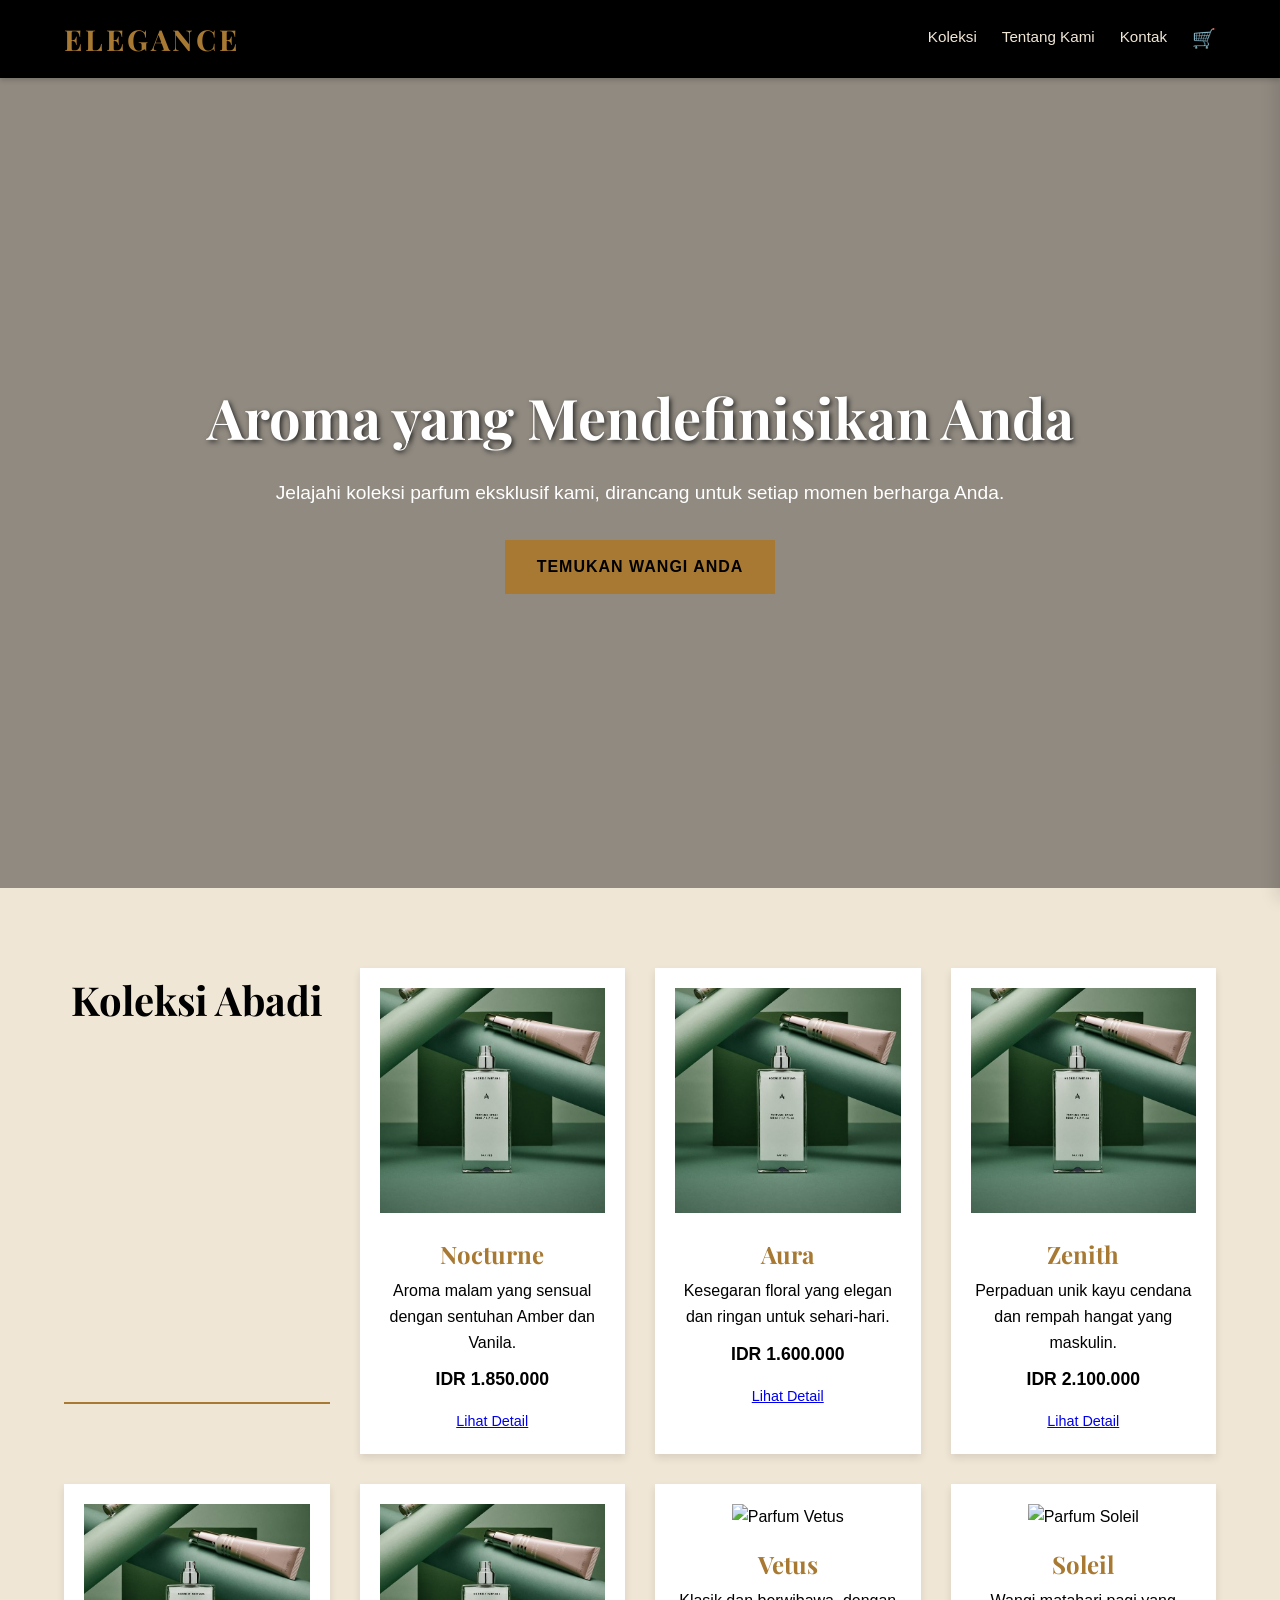
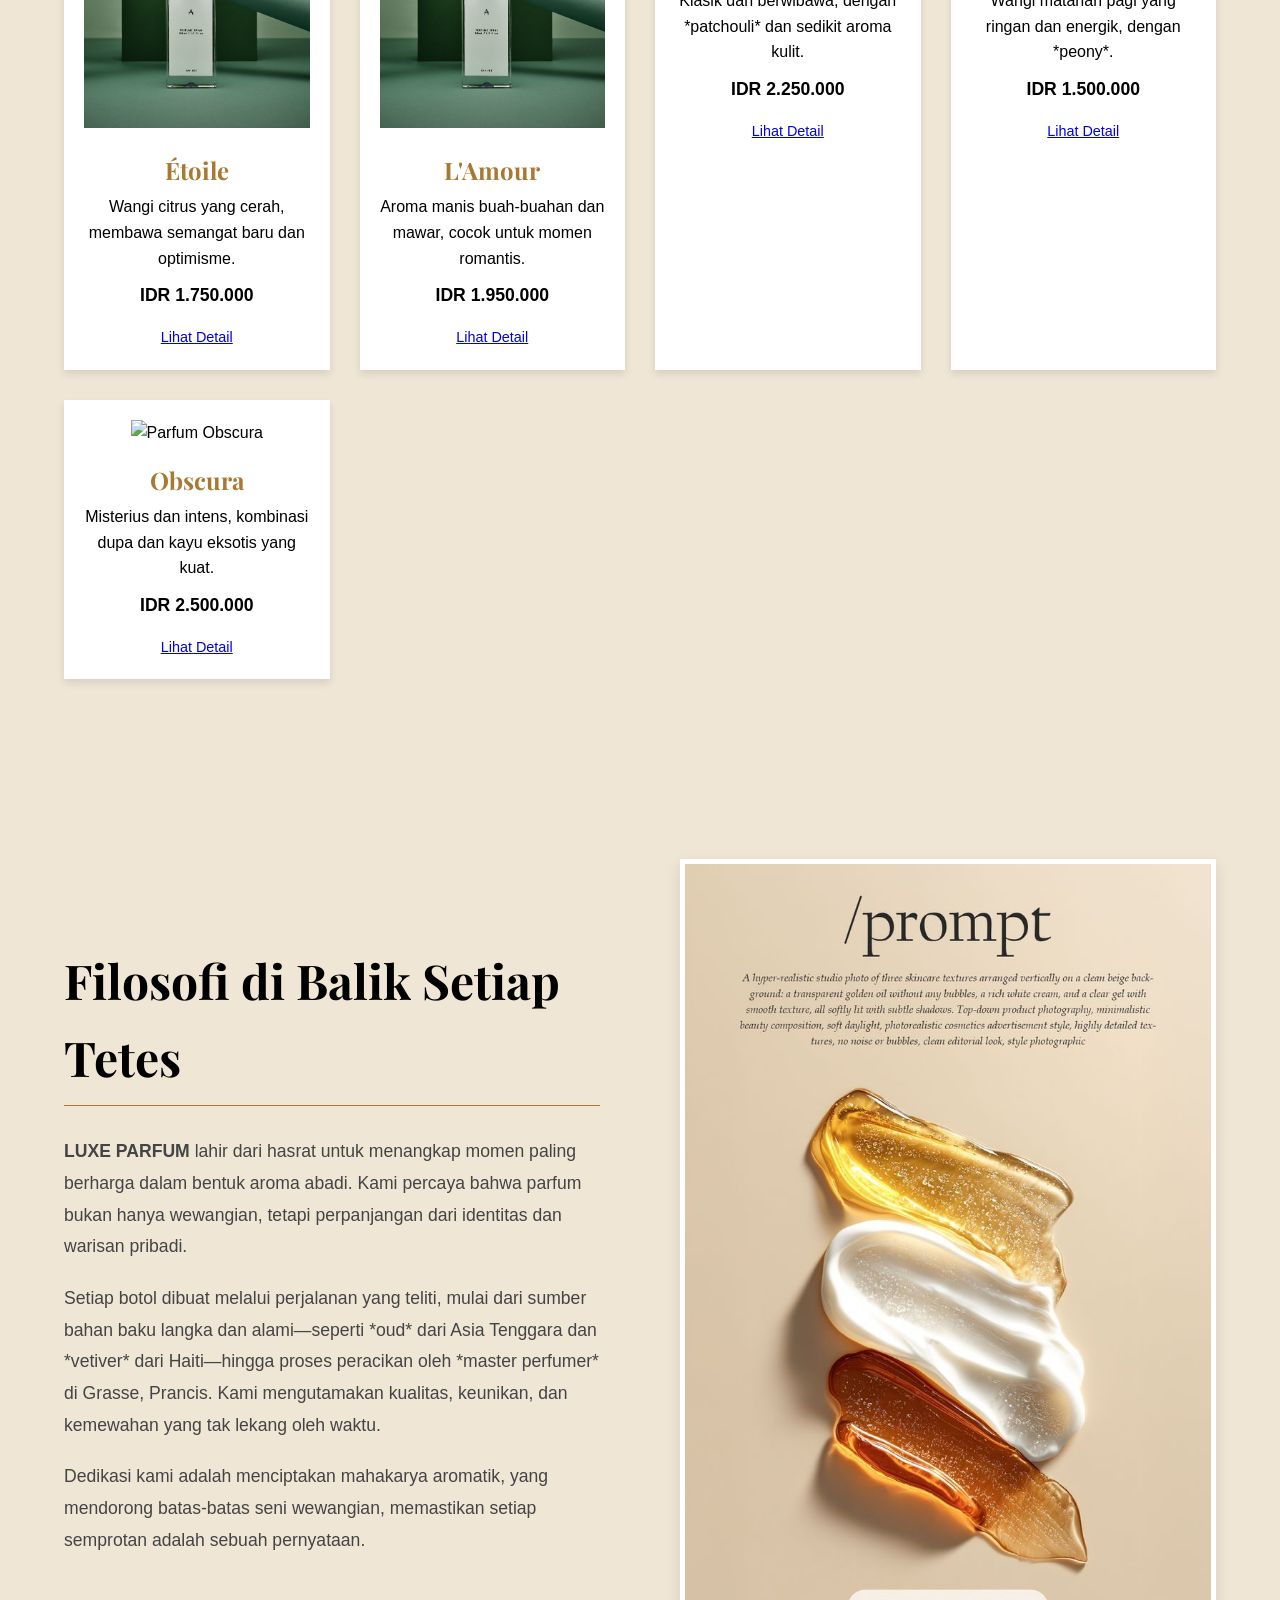
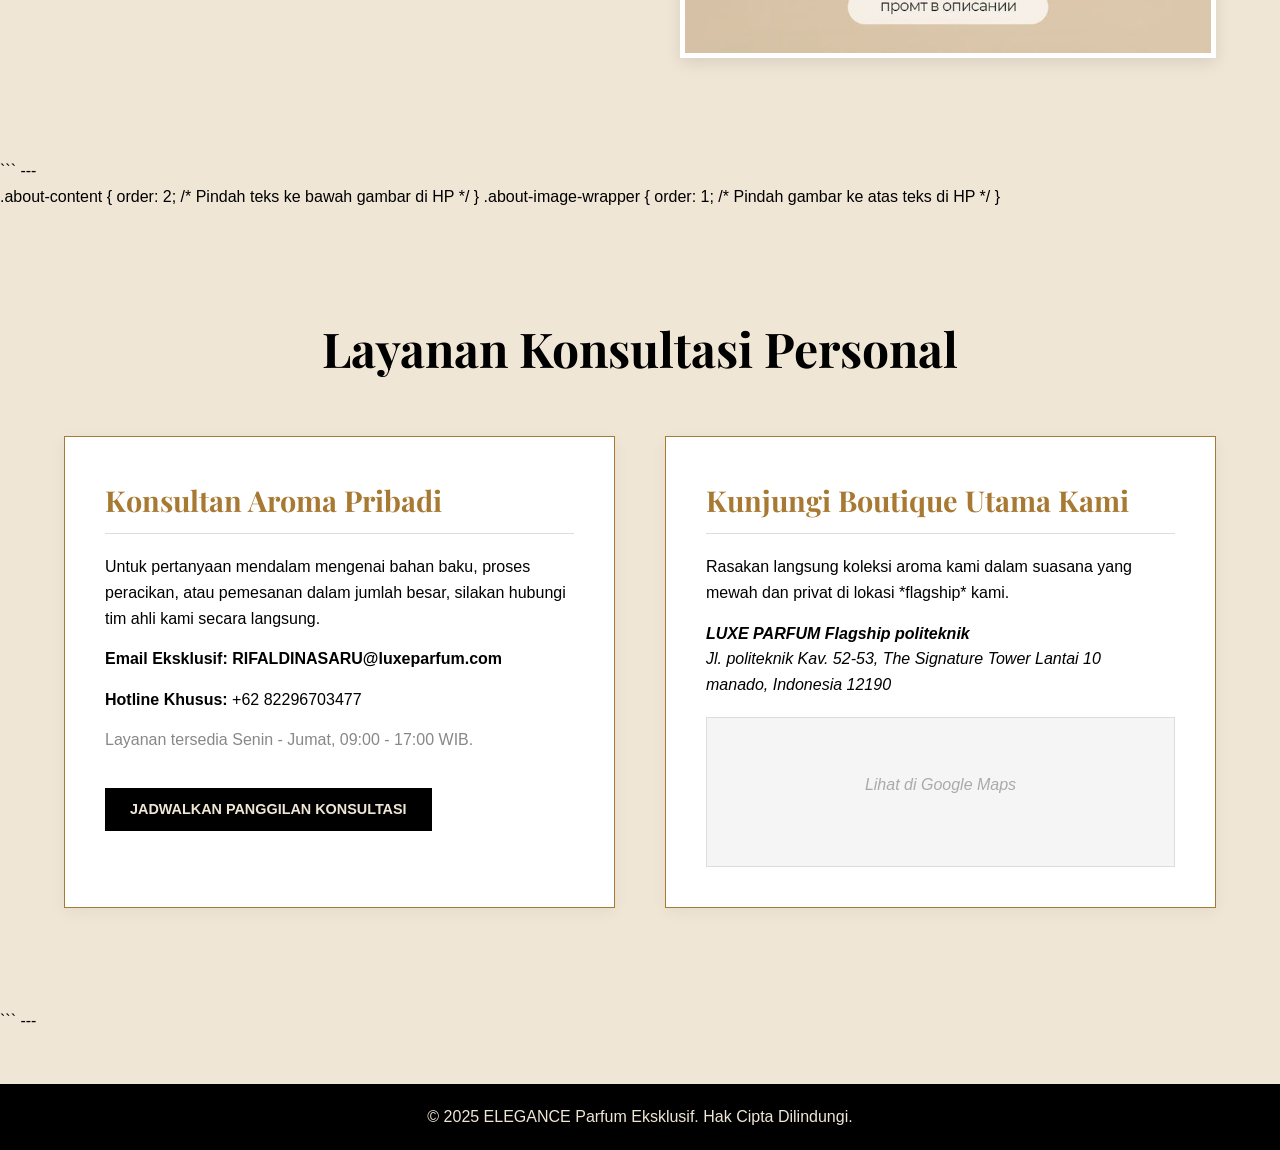
==== commit 498d4c36: "Update index.html" ====
--- a/index.html
+++ b/index.html
@@ -123,74 +123,6 @@
 
 ---
 
-## 2. Gaya CSS untuk Kesan Premium (`style.css`)
-
-Bagian ini akan menggunakan *layout* dua kolom (teks dan gambar) yang bersih dengan *typography* yang menonjol untuk memberikan kesan otoritas dan kemewahan.
-
-Tambahkan kode CSS berikut ke file **`style.css`** Anda:
-
-```css
-/* --- TENTANG KAMI (ABOUT US) --- */
-
-.about-section {
-    padding: 100px 0;
-    display: grid;
-    /* Layout 2 kolom: 1fr untuk teks, 1fr untuk gambar */
-    grid-template-columns: 1fr 1fr;
-    gap: 80px;
-    align-items: center;
-}
-
-.about-title {
-    font-family: var(--font-heading);
-    font-size: 3rem;
-    margin-bottom: 30px;
-    /* Garis tipis untuk memisahkan judul, memberikan kesan rapi */
-    border-bottom: 1px solid var(--color-accent); 
-    padding-bottom: 10px;
-    display: inline-block;
-}
-
-.about-text p {
-    margin-bottom: 20px;
-    font-size: 1.1rem;
-    line-height: 1.8;
-    color: #444; /* Sedikit lebih gelap dari latar belakang */
-}
-
-.about-image-wrapper {
-    overflow: hidden;
-    /* Memberikan sedikit batas/bingkai pada gambar */
-    border: 5px solid white; 
-    box-shadow: 0 5px 15px rgba(0, 0, 0, 0.1);
-}
-
-.about-image {
-    width: 100%;
-    height: auto;
-    display: block;
-    /* Sedikit zoom saat hover untuk efek premium */
-    transition: transform 0.5s ease-in-out;
-}
-
-.about-image:hover {
-    transform: scale(1.05);
-}
-
-
-/* RESPONSIF untuk Tentang Kami */
-@media (max-width: 900px)
-    .about-section {
-        /* Kembali ke satu kolom di tablet/HP */
-        grid-template-columns: 1fr;
-        gap: 40px;
-    }
-    
-    .about-title {
-        font-size: 2.5rem;
-        text-align: center;
-        display: block;
-    }
     
    <div></div> .about-content {
         order: 2; /* Pindah teks ke bawah gambar di HP */
@@ -236,125 +168,7 @@
 
 ---
 
-## 2. Gaya CSS Premium untuk Kontak (`style.css`)
-
-Bagian ini akan menggunakan *layout* dua kolom dengan *padding* yang besar dan aksen emas yang halus.
-
-Tambahkan kode CSS berikut ke file **`style.css`** Anda:
-
-```css
-/* --- KONTAK KAMI (CONTACT SECTION) --- */
-.contact-section {
-    padding: 100px 0;
-    text-align: center;
-}
-
-.contact-title {
-    font-family: var(--font-heading);
-    font-size: 3rem;
-    margin-bottom: 50px;
-    color: var(--color-primary);
-}
-
-.contact-grid {
-    display: grid;
-    /* Layout 2 kolom yang sama besar */
-    grid-template-columns: 1fr 1fr;
-    gap: 50px;
-    text-align: left;
-}
-
-.contact-info,
-.contact-location {
-    padding: 40px;
-    background-color: white; /* Kontras tinggi */
-    border: 1px solid var(--color-accent); /* Border emas tipis */
-    box-shadow: 0 4px 15px rgba(0, 0, 0, 0.05);
-    transition: transform 0.3s;
-}
-
-.contact-info:hover,
-.contact-location:hover {
-    transform: translateY(-5px); /* Efek minor yang mewah */
-}
-
-.contact-info h3,
-.contact-location h3 {
-    font-family: var(--font-heading);
-    font-size: 1.8rem;
-    color: var(--color-accent);
-    margin-bottom: 20px;
-    border-bottom: 1px solid #ddd;
-    padding-bottom: 10px;
-}
-
-.contact-info p,
-.contact-location p,
-.contact-location address {
-    font-size: 1rem;
-    line-height: 1.6;
-    margin-bottom: 15px;
-}
-
-.contact-detail a {
-    color: var(--color-primary);
-    text-decoration: none;
-    font-weight: bold;
-    transition: color 0.3s;
-}
-
-.contact-detail a:hover {
-    color: var(--color-accent);
-}
-
-.schedule {
-    font-size: 0.9rem;
-    color: #888;
-    margin-top: 15px;
-}
-
-/* Tombol Jadwal Konsultasi (mirip btn utama) */
-.btn-schedule {
-    display: inline-block;
-    background-color: var(--color-primary);
-    color: var(--color-secondary);
-    padding: 10px 25px;
-    text-decoration: none;
-    text-transform: uppercase;
-    font-size: 0.9rem;
-    font-weight: 600;
-    margin-top: 20px;
-    transition: background-color 0.3s, color 0.3s;
-}
-
-.btn-schedule:hover {
-    background-color: var(--color-accent);
-    color: var(--color-primary);
-}
-
-.map-placeholder {
-    height: 150px;
-    background-color: #f5f5f5;
-    display: flex;
-    justify-content: center;
-    align-items: center;
-    margin-top: 20px;
-    font-style: italic;
-    color: #aaa;
-    border: 1px solid #ddd;
-}
-
-/* RESPONSIVE untuk Kontak Kami */
-@media (max-width: 768px) {
-    .contact-grid {
-        /* Kembali ke satu kolom di HP */
-        grid-template-columns: 1fr;
-        gap: 30px;
-    }
-    .contact-title {
-        font-size: 2.2rem;
-    }
-}
+
 <div id="cart-drawer" class="cart-drawer">
     <div class="cart-header">
         <h2>Keranjang Anda</h2>
@@ -407,3 +221,4 @@
      <body>
 
         <html>
+
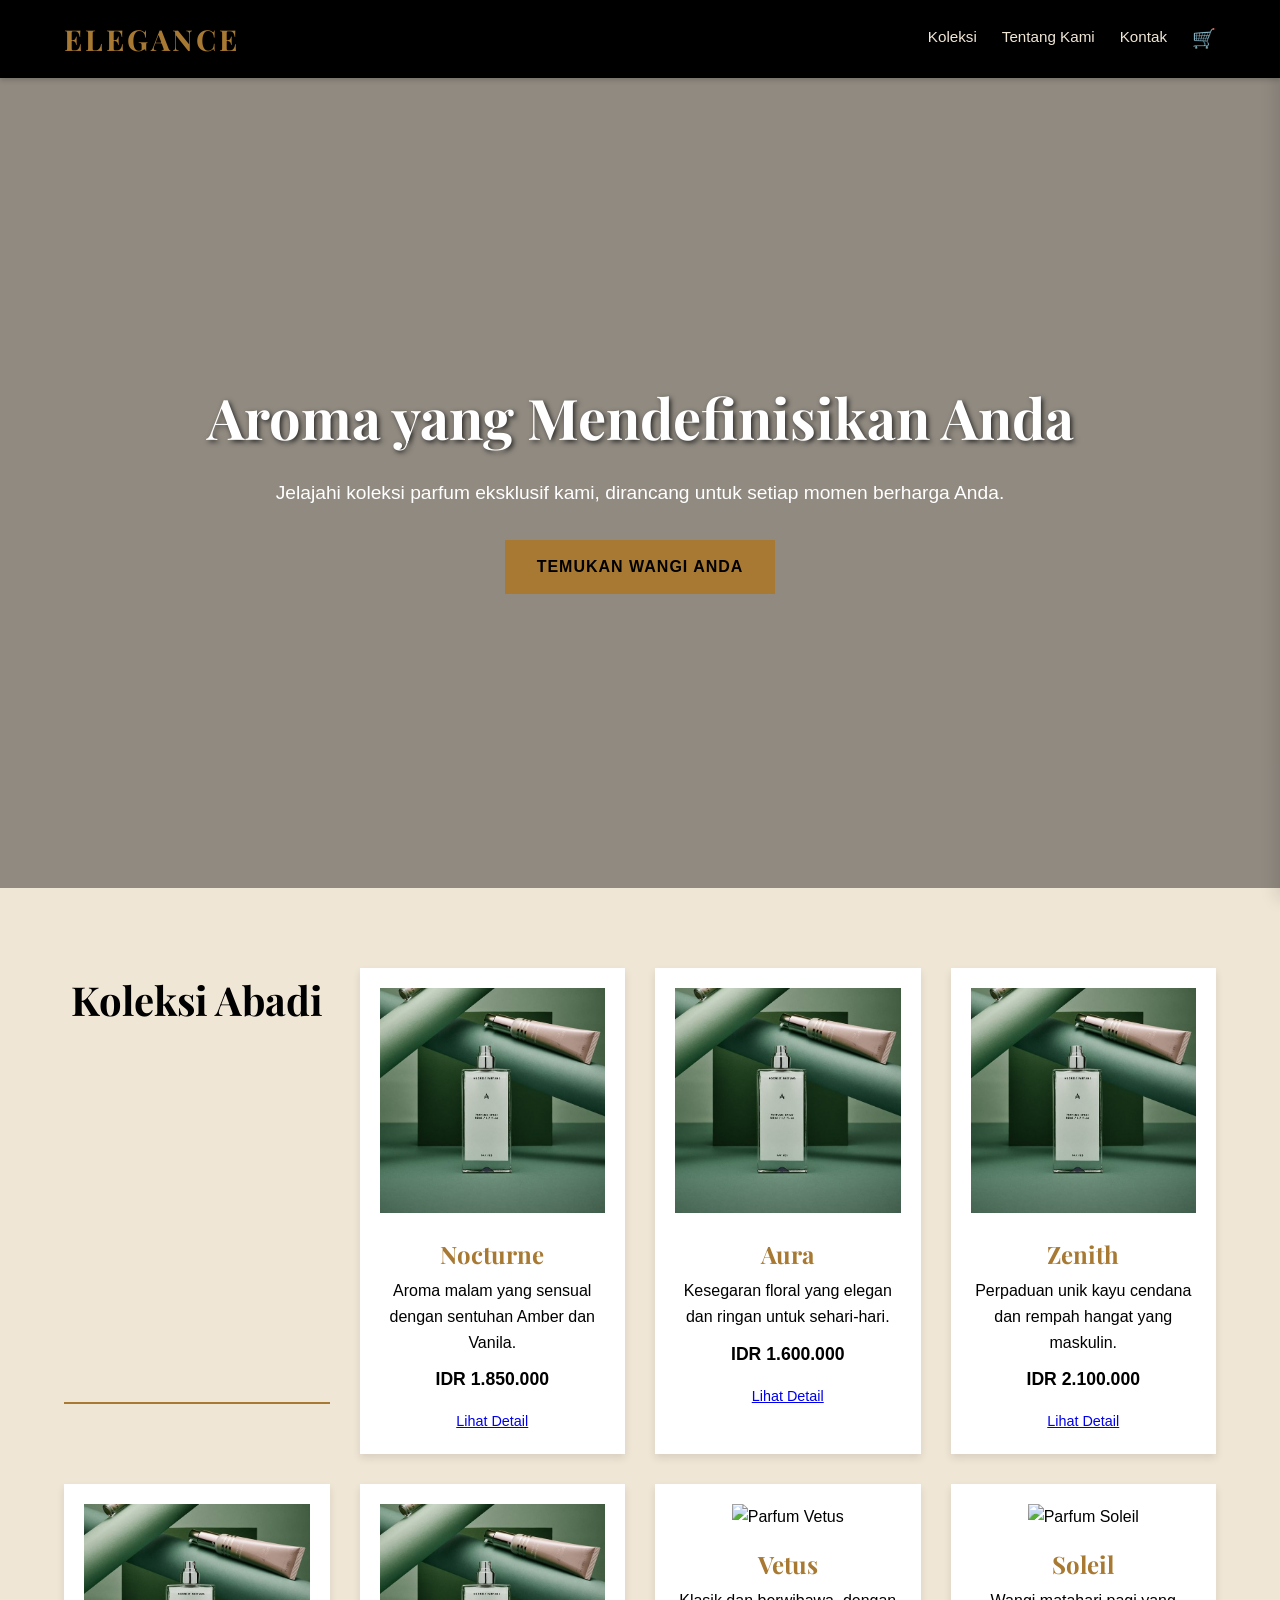
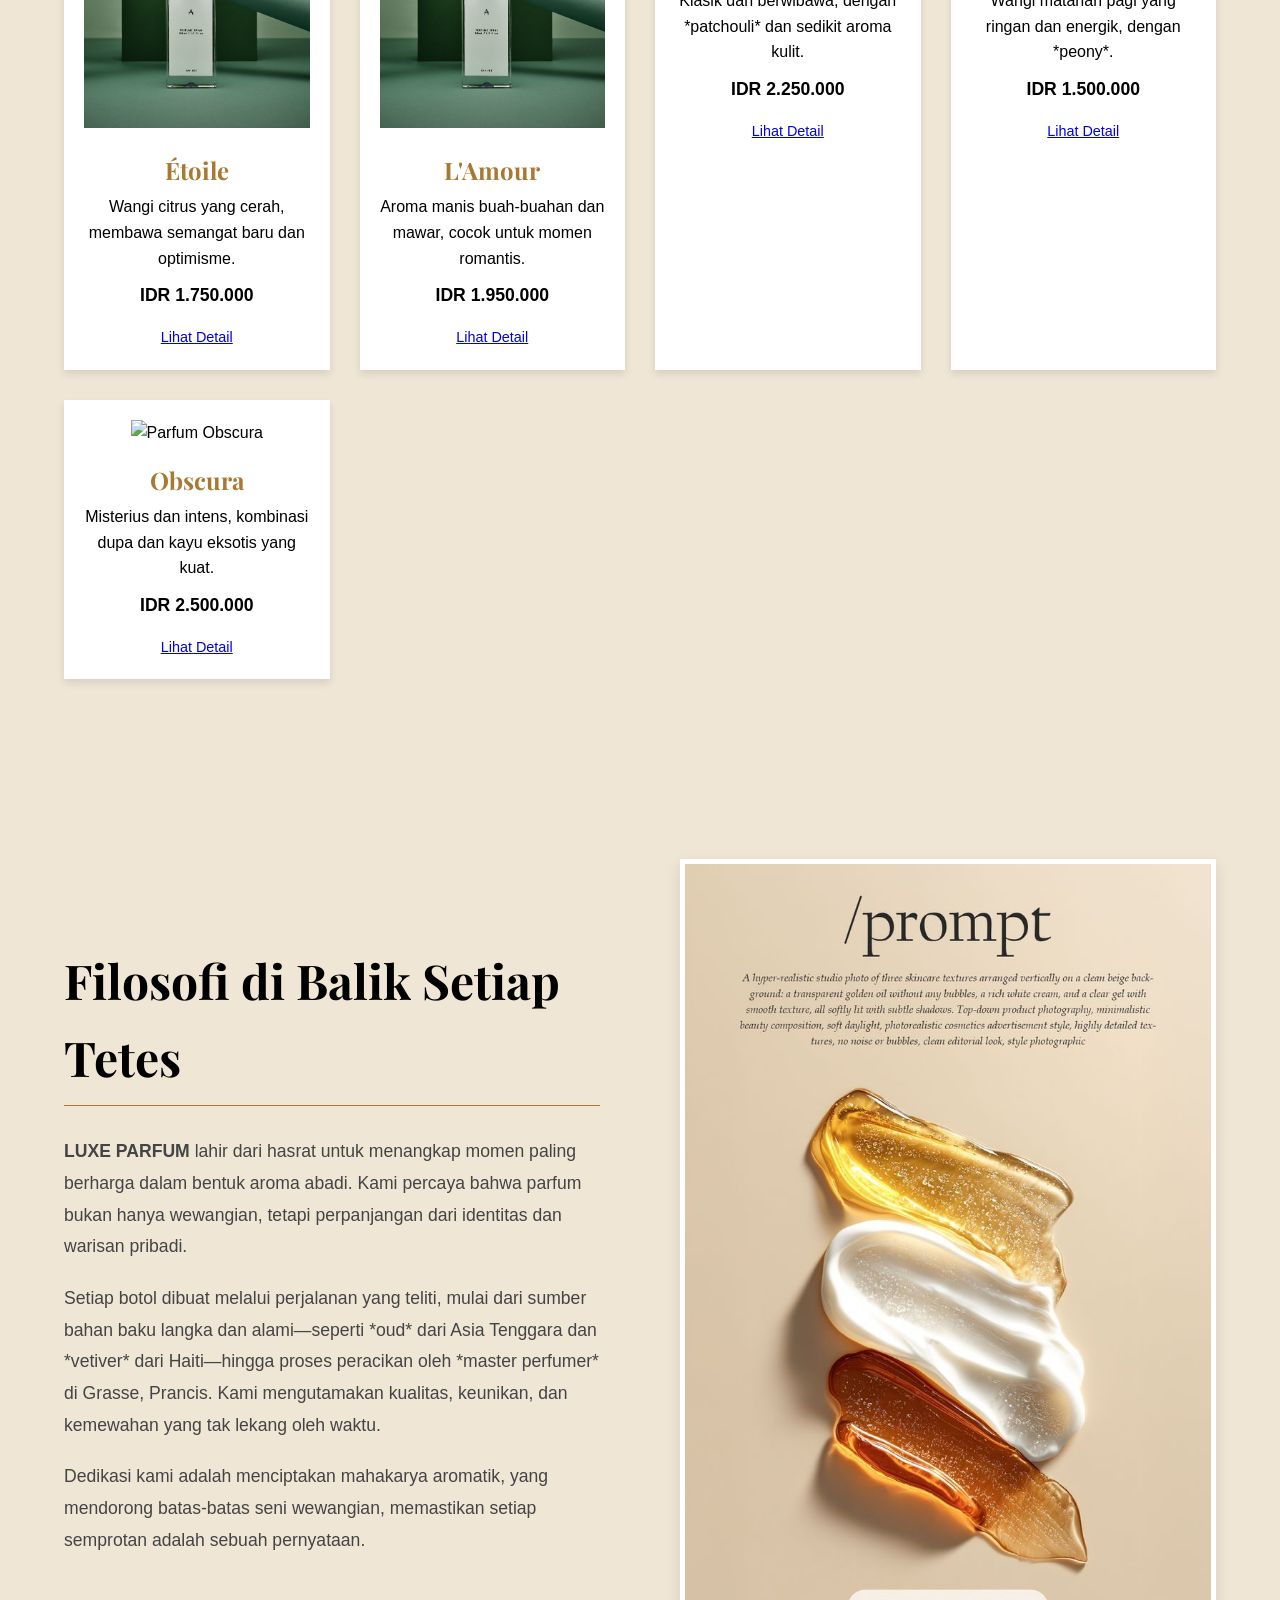
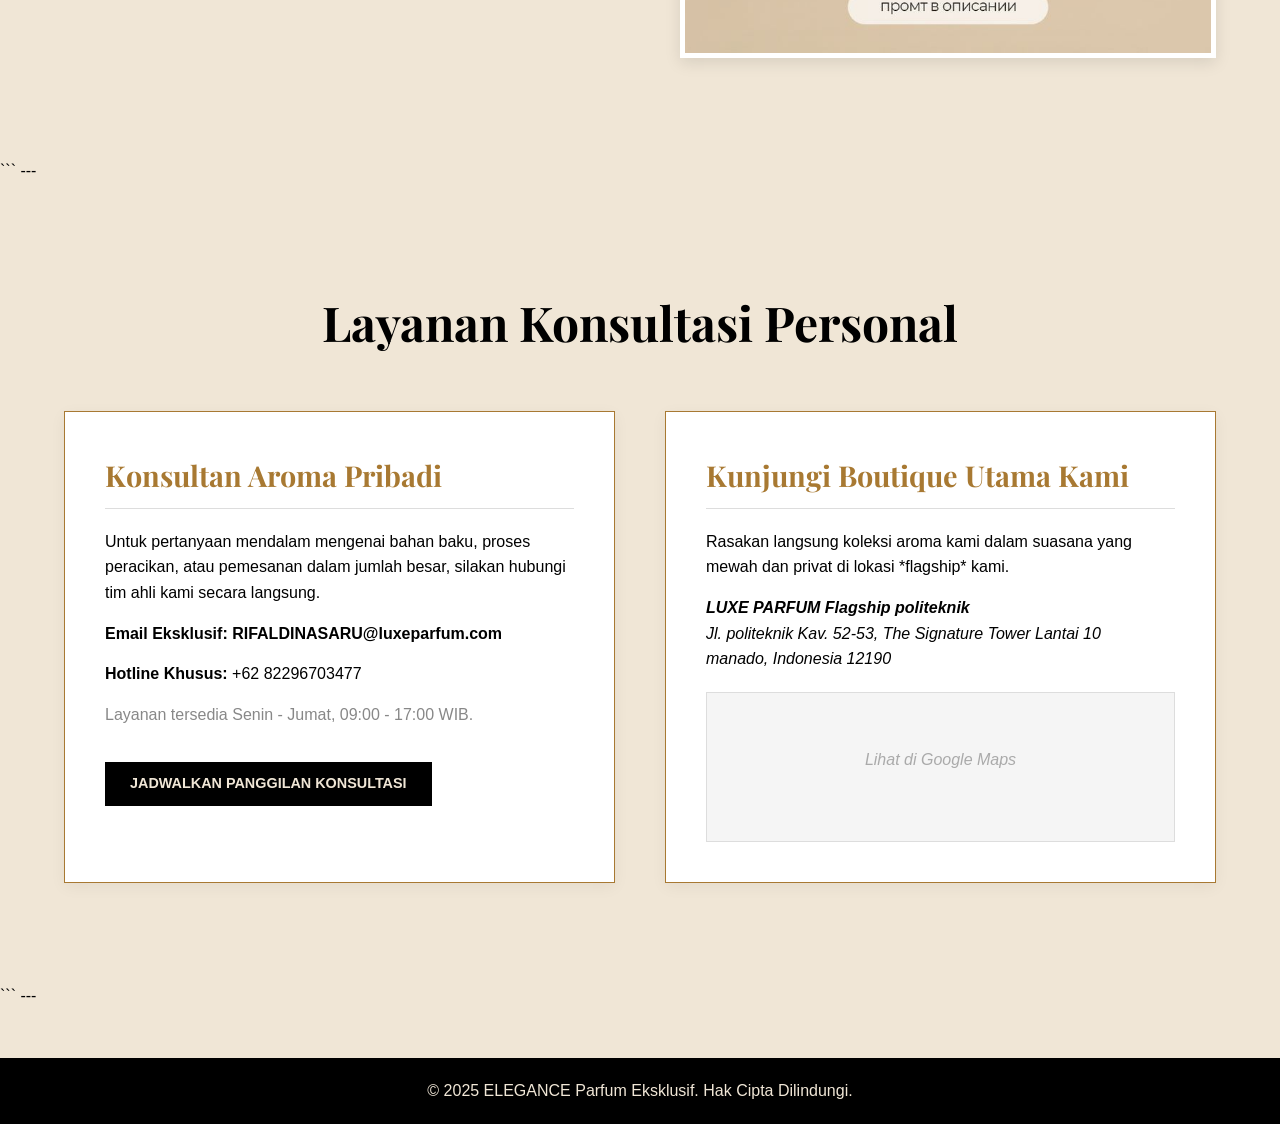
==== commit 84b73d79: "Update index.html" ====
--- a/index.html
+++ b/index.html
@@ -124,13 +124,7 @@
 ---
 
     
-   <div></div> .about-content {
-        order: 2; /* Pindah teks ke bawah gambar di HP */
-    }
-    
-    .about-image-wrapper {
-        order: 1; /* Pindah gambar ke atas teks di HP */
-    }
+ 
 <section id="kontak" class="contact-section container">
         
         <h2 class="contact-title">Layanan Konsultasi Personal</h2>
@@ -222,3 +216,4 @@
 
         <html>
 
+
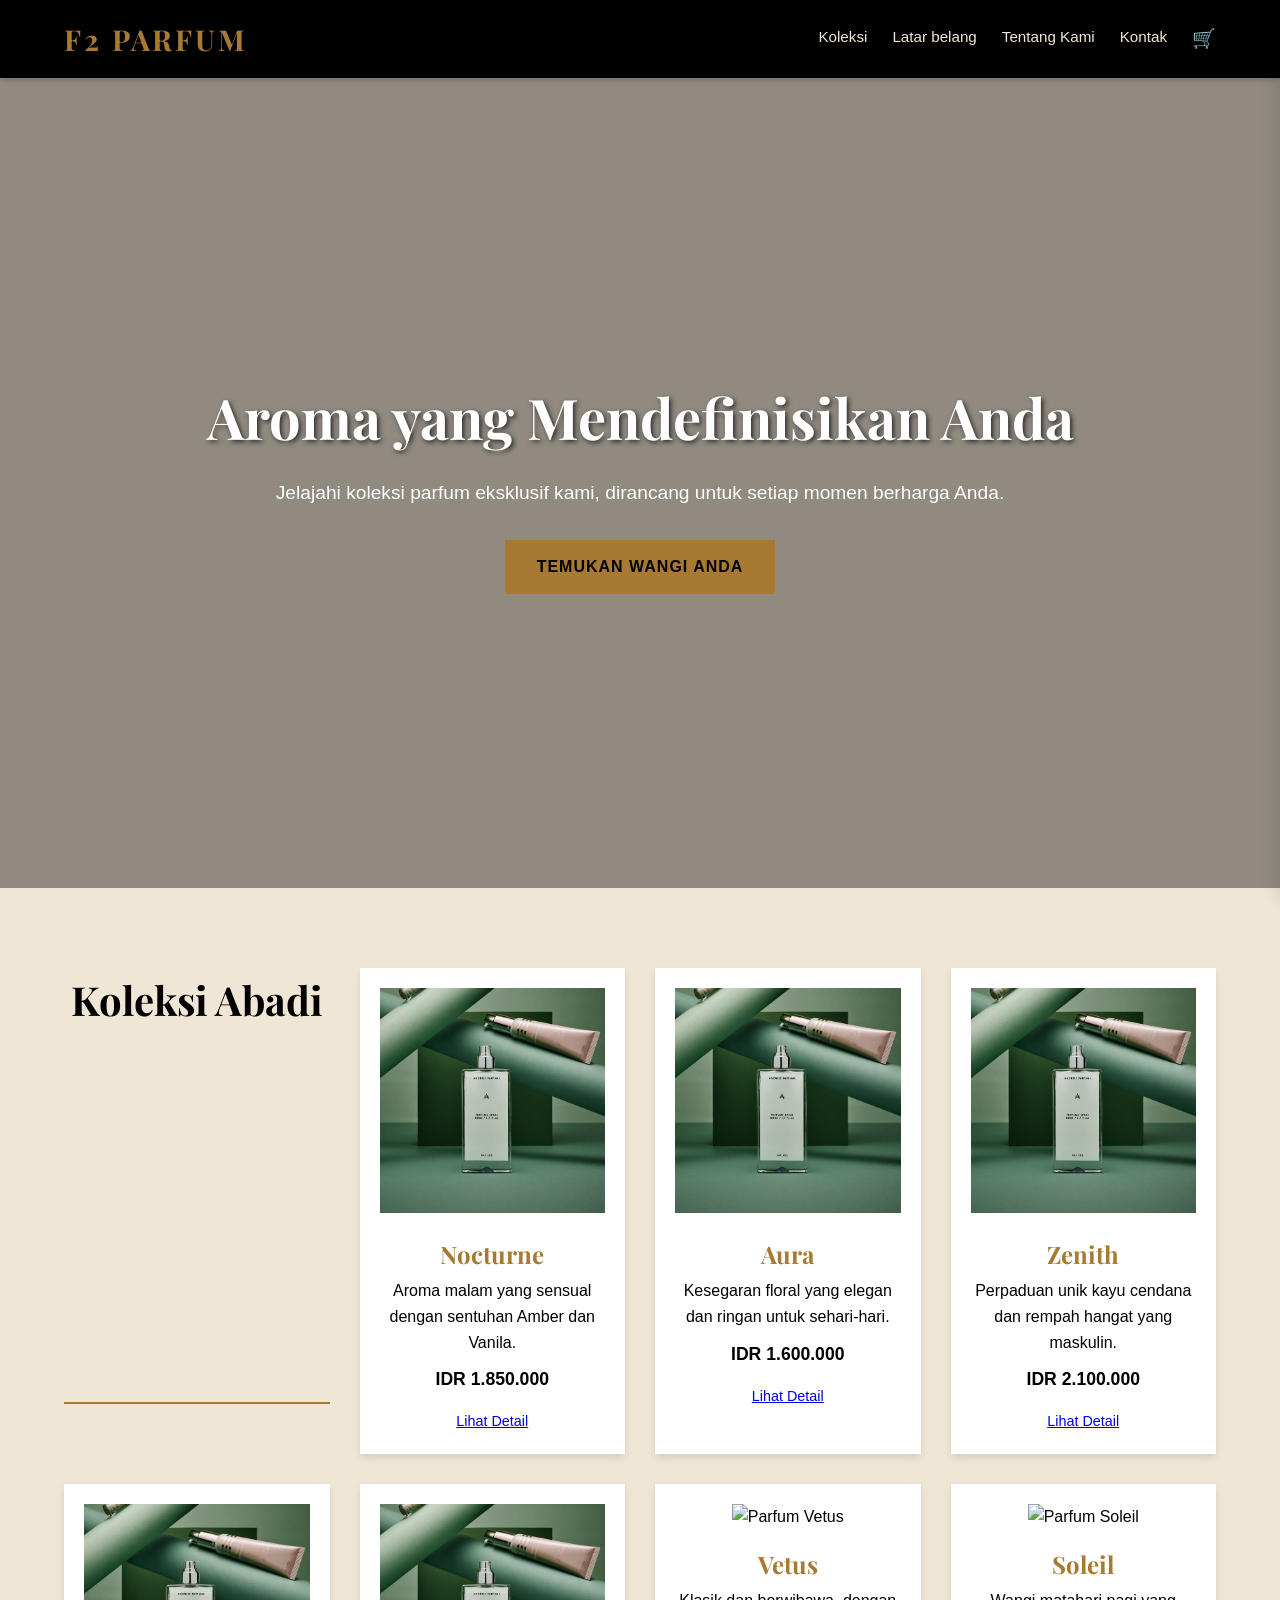
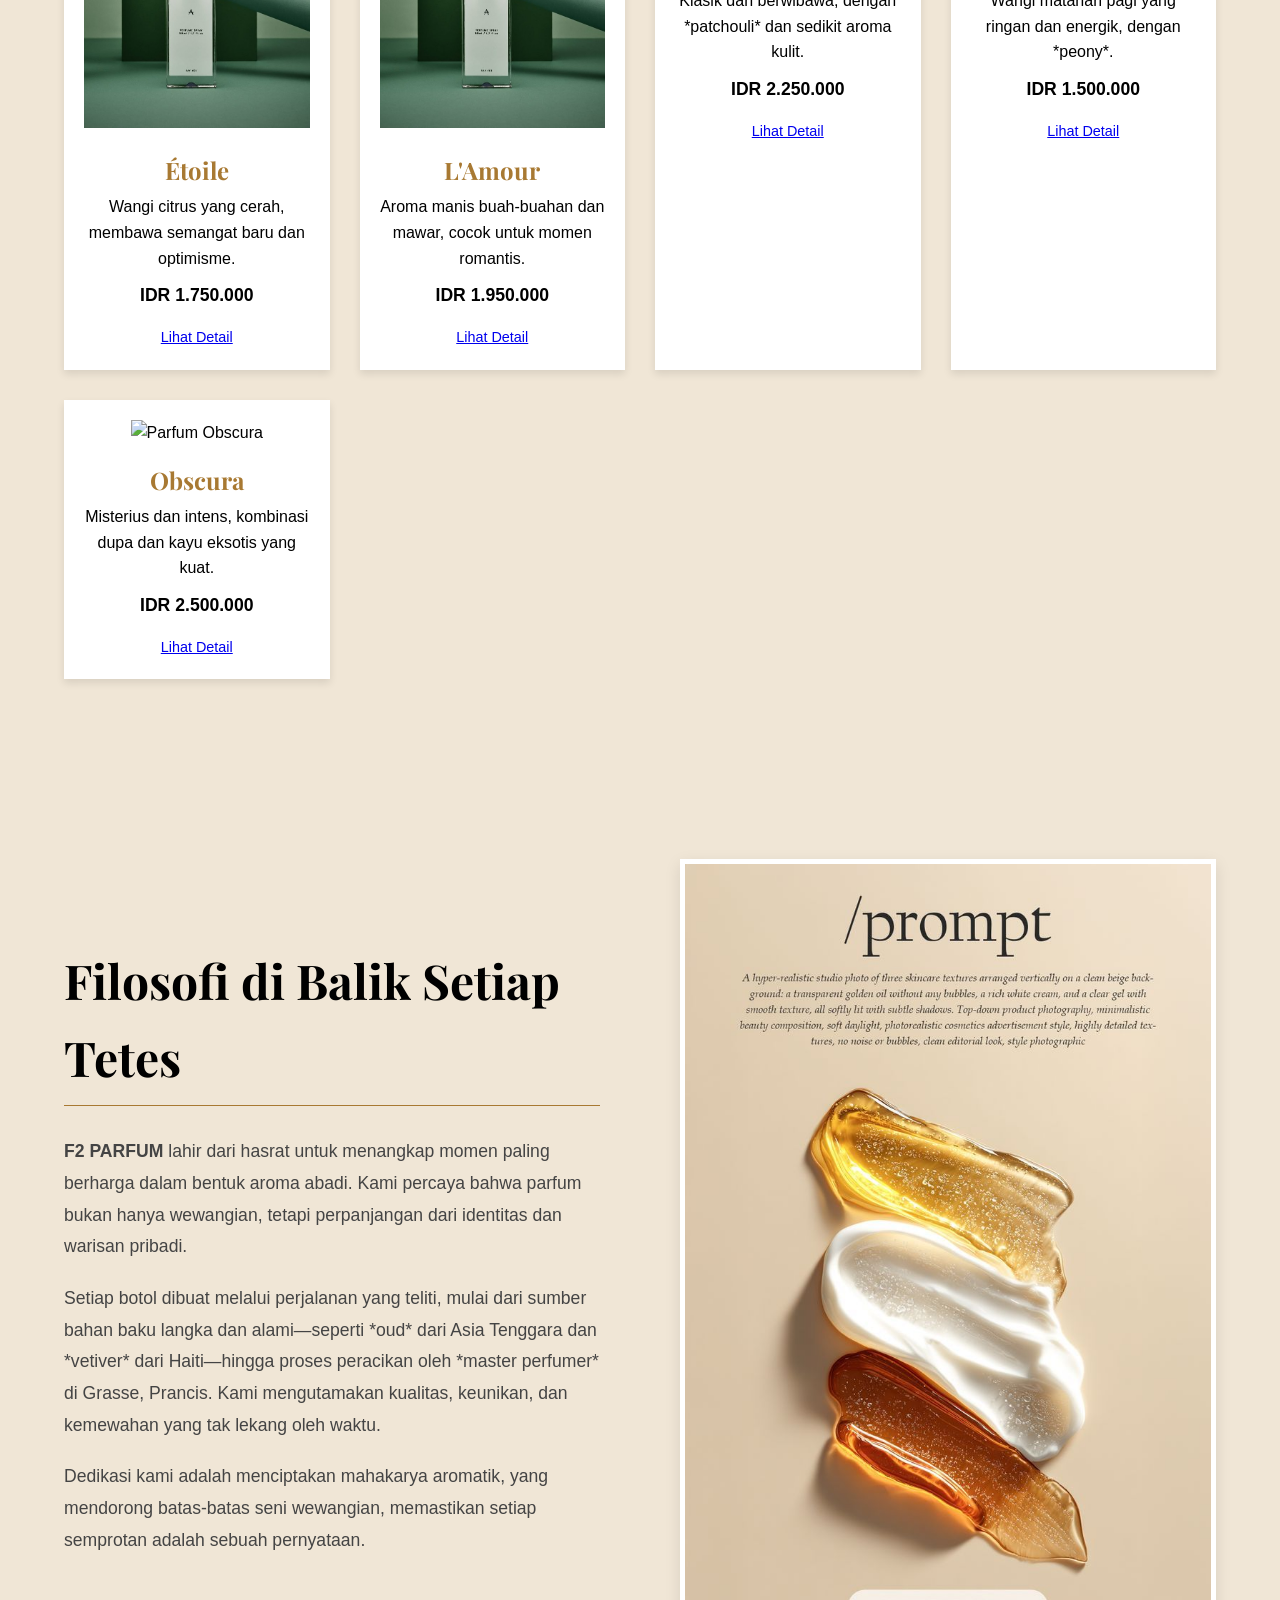
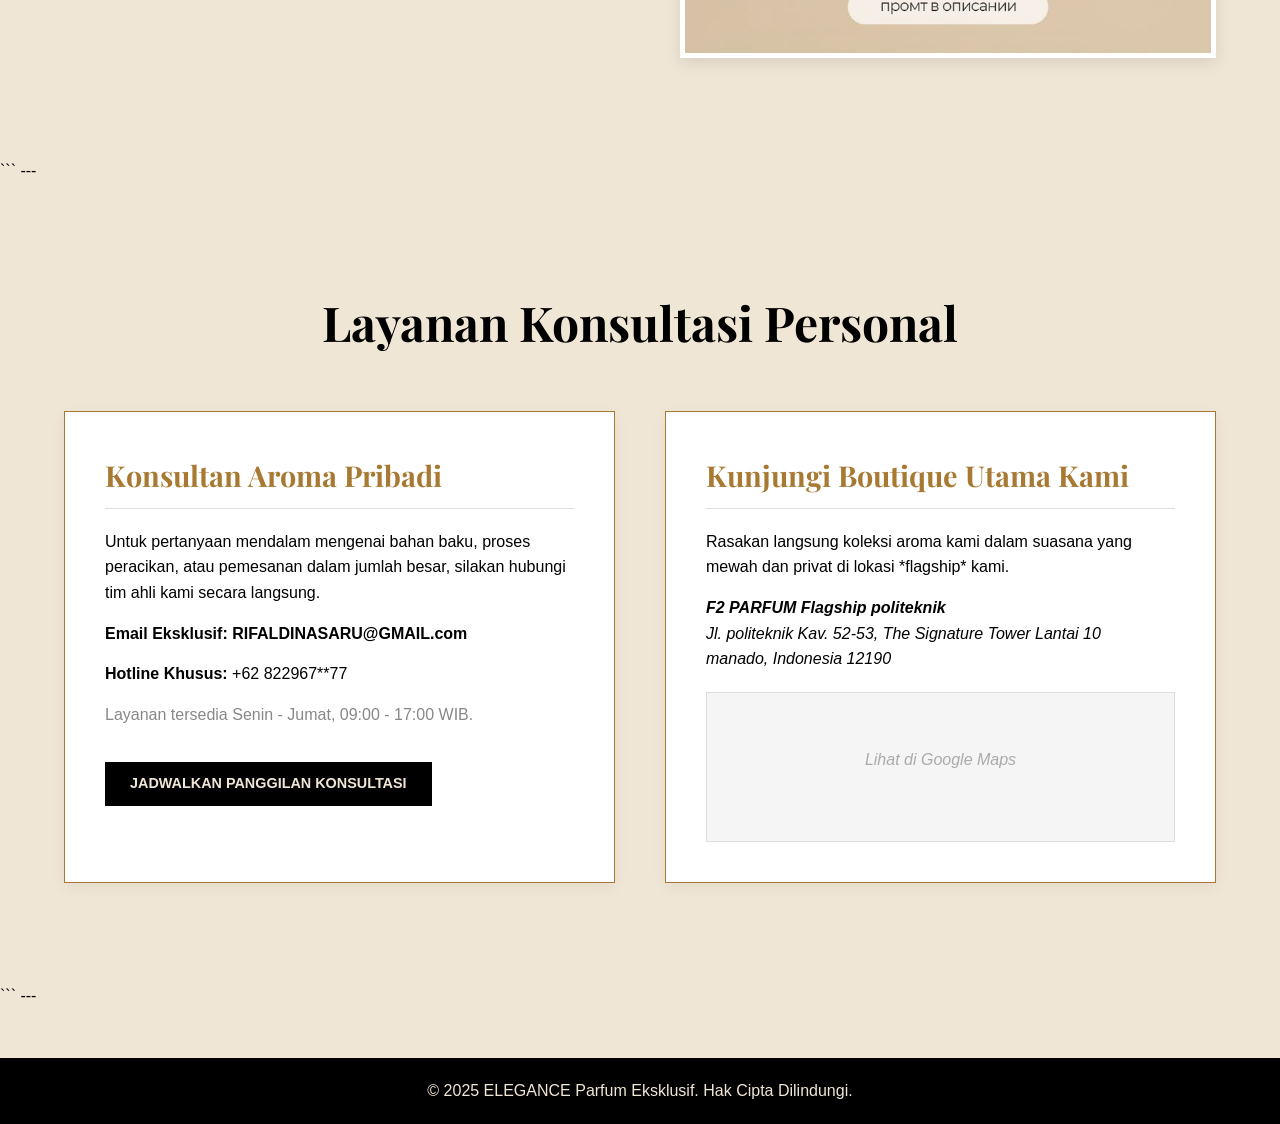
==== commit 03955a98: "Update index.html" ====
--- a/index.html
+++ b/index.html
@@ -3,7 +3,7 @@
 <head>
     <meta charset="UTF-8">
     <meta name="viewport" content="width=device-width, initial-scale=1.0">
-    <title>Elegance - Parfum Eksklusif</title>
+    <title>F2 PARFUM - Parfum Eksklusif</title>
     <link rel="stylesheet" href="style.css">
     <link href="https://fonts.googleapis.com/css2?family=Playfair+Display:wght@400;700&display=swap" rel="stylesheet">
 </head>
@@ -11,9 +11,10 @@
 
     <header>
         <nav class="container">
-            <a href="#" class="logo">ELEGANCE</a>
+            <a href="#" class="logo">F2 PARFUM</a>
             <ul>
                 <li><a href="#koleksi">Koleksi</a></li>
+                <li><a href="#koleksi">Latar belang</a></li>
                 <li><a href="#tentang">Tentang Kami</a></li>
                 <li><a href="#kontak">Kontak</a></li>
                 <li><a href="#" class="nav-icon">🛒</a></li>
@@ -105,7 +106,7 @@
         <div class="about-content">
             <h2 class="about-title">Filosofi di Balik Setiap Tetes</h2>
             <div class="about-text">
-                <p><strong>LUXE PARFUM</strong> lahir dari hasrat untuk menangkap momen paling berharga dalam bentuk aroma abadi. Kami percaya bahwa parfum bukan hanya wewangian, tetapi perpanjangan dari identitas dan warisan pribadi.</p>
+                <p><strong>F2 PARFUM</strong> lahir dari hasrat untuk menangkap momen paling berharga dalam bentuk aroma abadi. Kami percaya bahwa parfum bukan hanya wewangian, tetapi perpanjangan dari identitas dan warisan pribadi.</p>
                 
                 <p>Setiap botol dibuat melalui perjalanan yang teliti, mulai dari sumber bahan baku langka dan alami—seperti *oud* dari Asia Tenggara dan *vetiver* dari Haiti—hingga proses peracikan oleh *master perfumer* di Grasse, Prancis. Kami mengutamakan kualitas, keunikan, dan kemewahan yang tak lekang oleh waktu.</p>
                 
@@ -134,8 +135,8 @@
                 <h3>Konsultan Aroma Pribadi</h3>
                 <p>Untuk pertanyaan mendalam mengenai bahan baku, proses peracikan, atau pemesanan dalam jumlah besar, silakan hubungi tim ahli kami secara langsung.</p>
                 <div class="contact-detail">
-                    <p><strong>Email Eksklusif:</strong> <a href="mailto:concierge@luxeparfum.com">RIFALDINASARU@luxeparfum.com</a></p>
-                    <p><strong>Hotline Khusus:</strong> +62 82296703477</p>
+                    <p><strong>Email Eksklusif:</strong> <a href="mailto:concierge@luxeparfum.com">RIFALDINASARU@GMAIL.com</a></p>
+                    <p><strong>Hotline Khusus:</strong> +62 822967**77</p>
                     <p class="schedule">Layanan tersedia Senin - Jumat, 09:00 - 17:00 WIB.</p>
                 </div>
                 <a href="#" class="btn-schedule">Jadwalkan Panggilan Konsultasi</a>
@@ -145,7 +146,7 @@
                 <h3>Kunjungi Boutique Utama Kami</h3>
                 <p>Rasakan langsung koleksi aroma kami dalam suasana yang mewah dan privat di lokasi *flagship* kami.</p>
                 <address>
-                    <strong>LUXE PARFUM Flagship politeknik</strong><br>
+                    <strong>F2 PARFUM Flagship politeknik</strong><br>
                     Jl. politeknik Kav. 52-53, The Signature Tower Lantai 10<br>
                     manado, Indonesia 12190
                 </address>
@@ -217,3 +218,4 @@
         <html>
 
 
+
